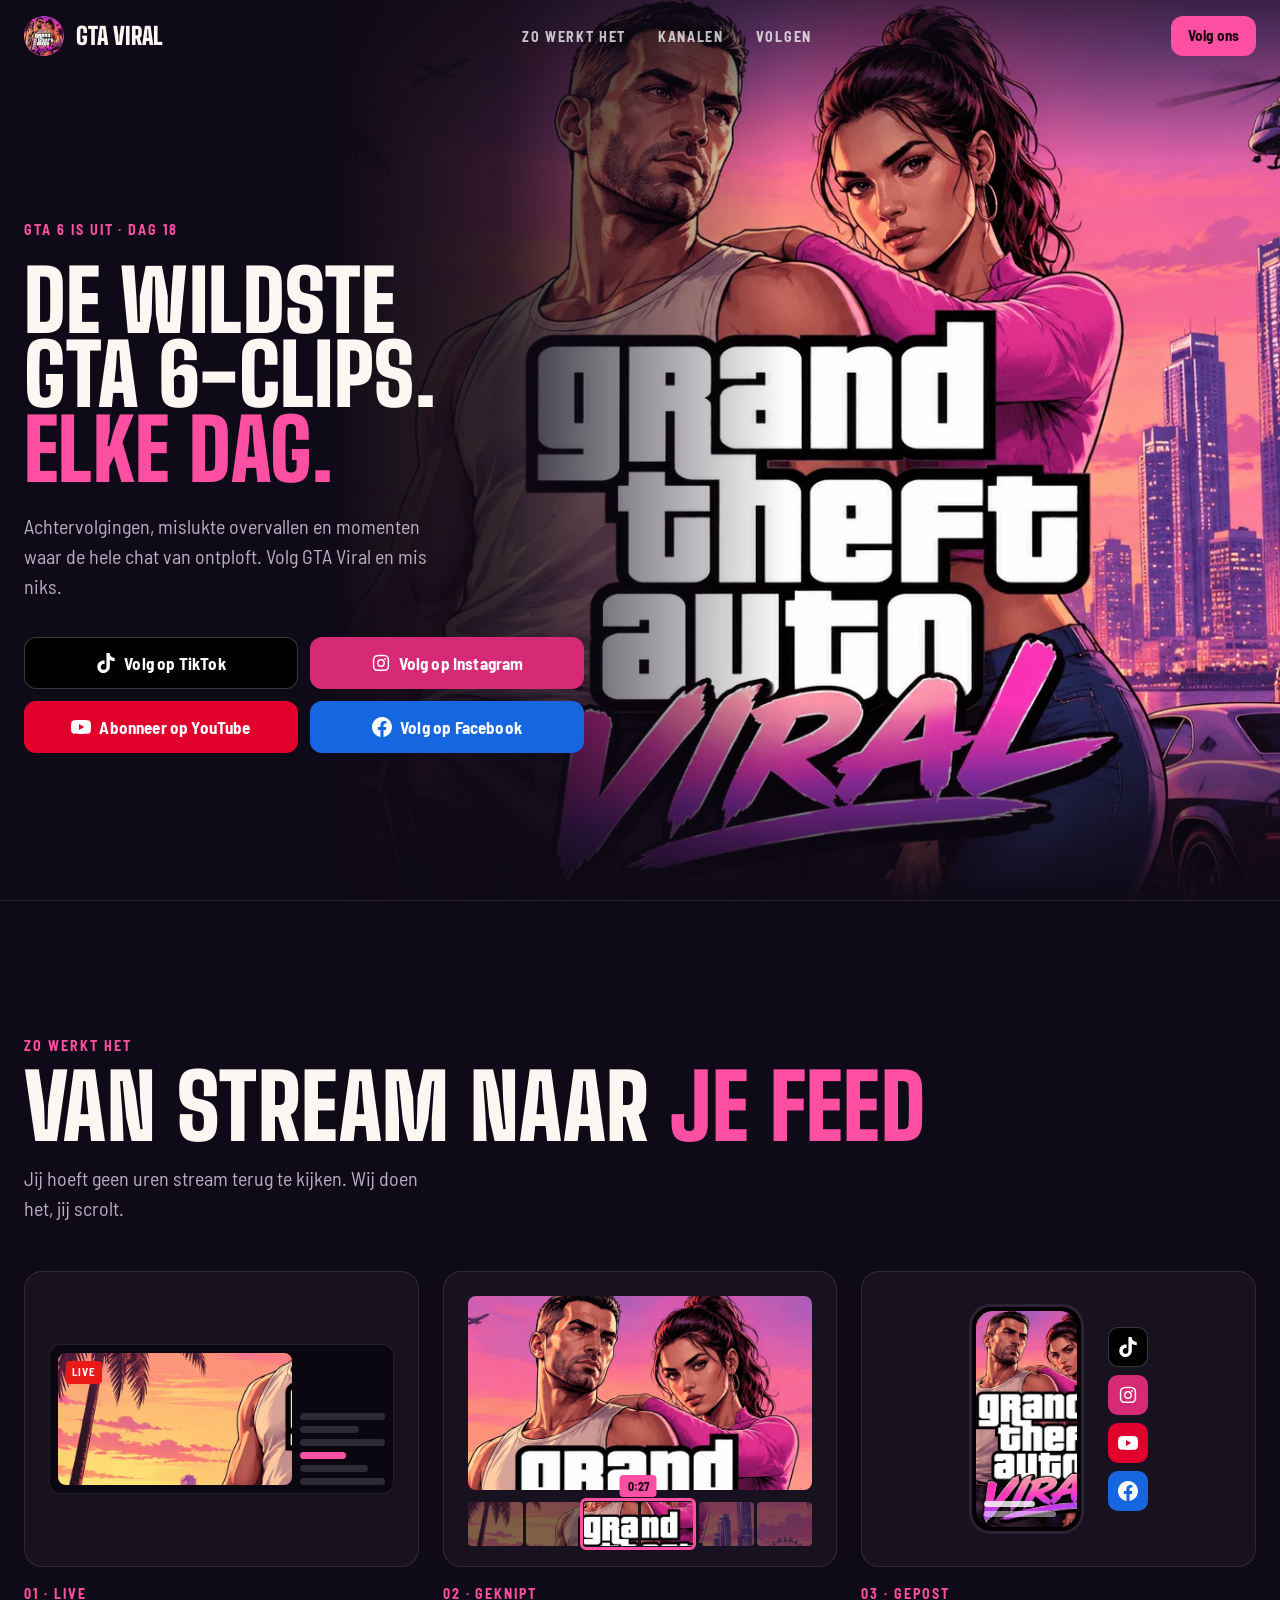
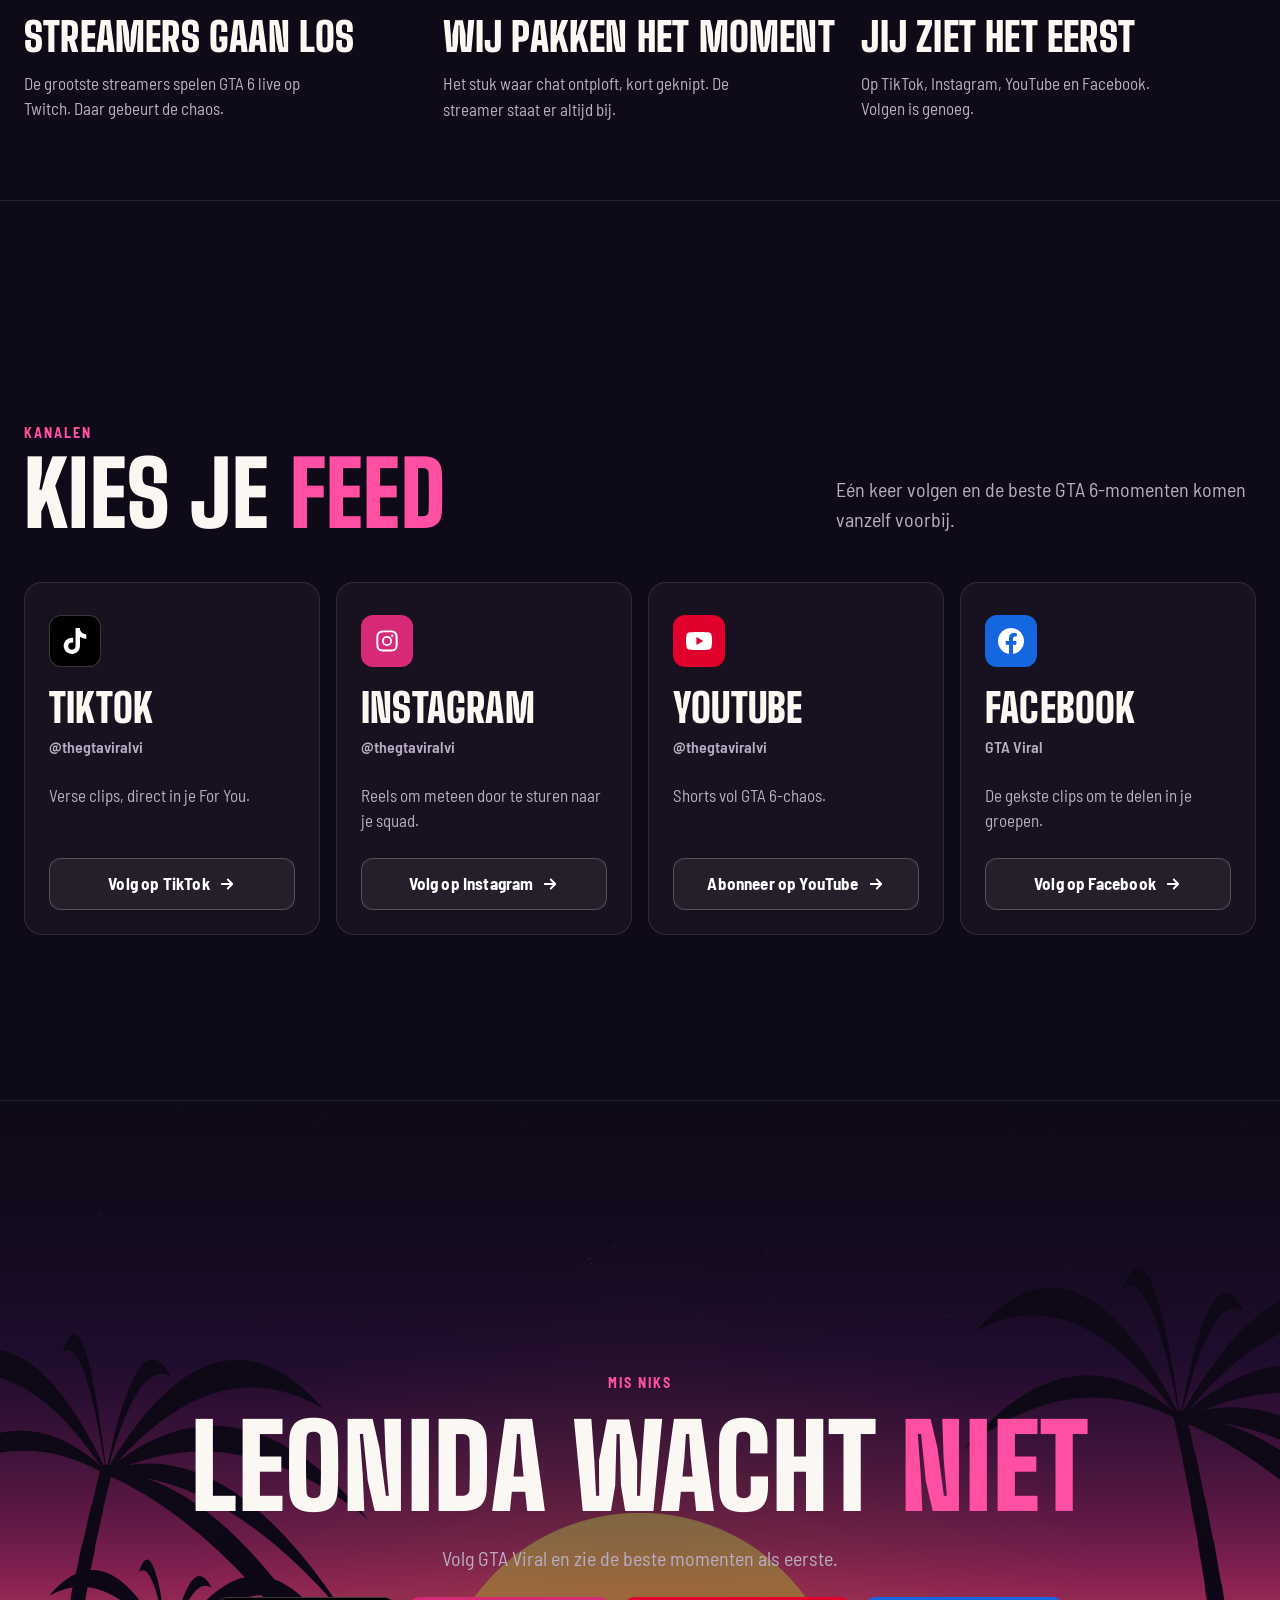
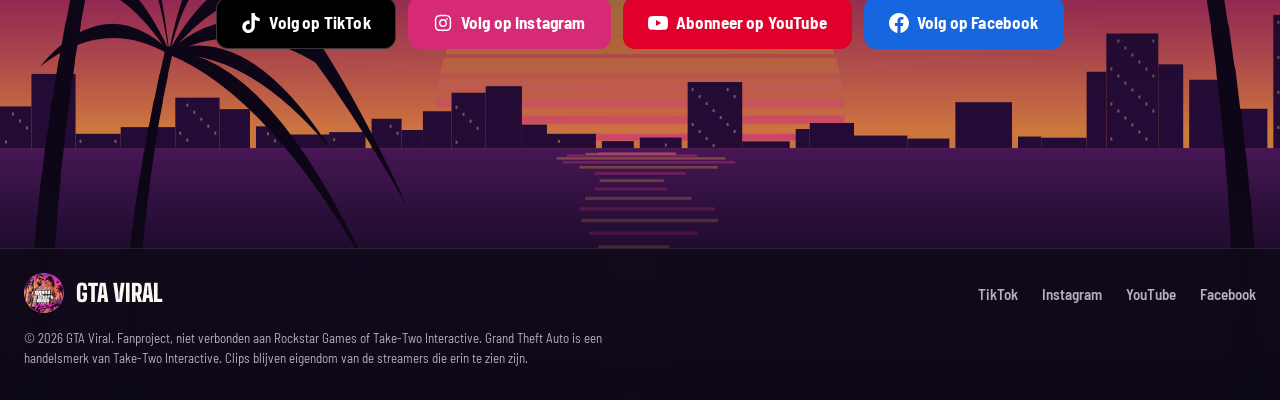
==== index.html @ 834ed9cc "add index.html" ====
<!DOCTYPE html>
<html lang="nl">
<head>
<meta charset="utf-8">
<meta name="viewport" content="width=device-width, initial-scale=1">
<title>GTA Viral | De wildste GTA 6-clips van streamers</title>
<meta name="description" content="De gekste GTA 6-momenten van streamers, elke dag nieuw. Volg GTA Viral (@thegtaviralvi) op TikTok, Instagram, YouTube en Facebook.">
<meta name="robots" content="index, follow, max-image-preview:large">
<meta name="theme-color" content="#12081f">
<!-- Vervang SITE_URL door je eigen domein zodra de site live staat -->
<link rel="canonical" href="https://SITE_URL/">
<link rel="icon" href="assets/logo.webp" type="image/webp">
<link rel="apple-touch-icon" href="assets/apple-touch-icon.png">
<meta property="og:type" content="website">
<meta property="og:locale" content="nl_NL">
<meta property="og:site_name" content="GTA Viral">
<meta property="og:title" content="GTA Viral | De wildste GTA 6-clips van streamers">
<meta property="og:description" content="De gekste GTA 6-momenten van streamers, elke dag nieuw. Volg ons op TikTok, Instagram, YouTube en Facebook.">
<meta property="og:url" content="https://SITE_URL/">
<meta property="og:image" content="https://SITE_URL/assets/og-image.jpg">
<meta property="og:image:width" content="1200">
<meta property="og:image:height" content="630">
<meta property="og:image:alt" content="GTA Viral key art bij zonsondergang">
<meta name="twitter:card" content="summary_large_image">
<meta name="twitter:title" content="GTA Viral | De wildste GTA 6-clips van streamers">
<meta name="twitter:description" content="De gekste GTA 6-momenten van streamers, elke dag nieuw.">
<meta name="twitter:image" content="https://SITE_URL/assets/og-image.jpg">
<script type="application/ld+json">
{"@context":"https://schema.org","@graph":[
 {"@type":"Organization","@id":"https://SITE_URL/#org","name":"GTA Viral","alternateName":"thegtaviralvi","url":"https://SITE_URL/","logo":"https://SITE_URL/assets/logo.webp",
  "sameAs":["https://www.tiktok.com/@thegtaviralvi","https://www.instagram.com/thegtaviralvi","https://www.youtube.com/@thegtaviralvi","https://www.facebook.com/thegtaviralvi"]},
 {"@type":"WebSite","@id":"https://SITE_URL/#website","name":"GTA Viral","url":"https://SITE_URL/","inLanguage":"nl-NL","publisher":{"@id":"https://SITE_URL/#org"}}
]}
</script>
<link rel="preconnect" href="https://fonts.googleapis.com">
<link rel="preconnect" href="https://fonts.gstatic.com" crossorigin>
<link href="https://fonts.googleapis.com/css2?family=Big+Shoulders+Display:wght@800;900&family=Barlow+Semi+Condensed:wght@400;500;600;700&display=swap" rel="stylesheet">
<link rel="preload" as="image" href="assets/banner.webp" fetchpriority="high">
<style>
/* Drie schermen: hero met key art, kanalen, afsluiter met footer.
   Eén vast donker thema. Kleur komt uit de key art; de interface zelf is vlak:
   geen verloop in tekst, geen gloed, één accentkleur. */
:root{
  --bg:#0f0a17;
  --surface:#18111f;
  --surface-2:#211829;
  --line:rgba(255,255,255,.10);
  --line-strong:rgba(255,255,255,.22);
  --text:#fbf7f2;
  --muted:#b9adc4;
  --accent:#ff4fa3;        /* roze uit het VIRAL-logo */
  --accent-ink:#1a0712;

  --tiktok:#000; --instagram:#d62976; --youtube:#e0002b; --facebook:#1666e0;

  --display:"Big Shoulders Display","Impact","Arial Narrow",sans-serif;
  --body:"Barlow Semi Condensed","Arial Narrow",system-ui,sans-serif;

  --s1:4px; --s2:8px; --s3:12px; --s4:16px; --s5:24px; --s6:32px; --s7:48px; --s8:64px; --s9:96px;
  --r:12px; --r-lg:18px;
  --nav-h:72px;
  --container:1240px;
  --ease:cubic-bezier(.2,.7,.2,1);
  color-scheme:dark;
}
*,*::before,*::after{box-sizing:border-box}
html{scroll-behavior:smooth}
body{margin:0;background:var(--bg);color:var(--text);font-family:var(--body);font-size:18px;line-height:1.5;-webkit-font-smoothing:antialiased}
img,svg,canvas{display:block;max-width:100%}
a{color:inherit}
h1,h2,h3,p{margin:0}
h1,h2,h3{font-family:var(--display);font-weight:900;text-transform:uppercase;line-height:.88;letter-spacing:.005em;text-wrap:balance}
.accent{color:var(--accent)}
:focus-visible{outline:2px solid var(--text);outline-offset:3px}
@media (prefers-reduced-motion:reduce){html{scroll-behavior:auto}*{transition:none!important}}
.container{width:min(var(--container),100% - 2*var(--s5));margin-inline:auto}
.label{font-size:14px;font-weight:700;letter-spacing:.14em;text-transform:uppercase;color:var(--accent)}
.sub{font-size:20px;color:var(--muted);max-width:42ch}

/* Schermen: op desktop één viewport per sectie */
.screen{position:relative}
@media (min-width:1024px) and (min-height:700px){
  html{scroll-snap-type:y proximity}
  .screen{min-height:100svh;scroll-snap-align:start}
}

/* ---------- Knoppen ---------- */
.btn{display:inline-flex;align-items:center;justify-content:center;gap:var(--s2);height:52px;padding:0 var(--s5);
  border-radius:var(--r);border:1px solid transparent;font:700 17px/1 var(--body);letter-spacing:.01em;
  text-decoration:none;white-space:nowrap;color:#fff;cursor:pointer;
  transition:background-color .15s var(--ease),border-color .15s var(--ease),transform .1s var(--ease)}
.btn svg{width:20px;height:20px;fill:currentColor;flex:none}
.btn:active{transform:scale(.97)}
.btn--tiktok{background:var(--tiktok);border-color:var(--line-strong)}
.btn--tiktok:hover{background:#1c1c1c}
.btn--instagram{background:var(--instagram)}
.btn--instagram:hover{background:#e73a88}
.btn--youtube{background:var(--youtube)}
.btn--youtube:hover{background:#f5133f}
.btn--facebook{background:var(--facebook)}
.btn--facebook:hover{background:#2a77ee}
.btn--accent{background:var(--accent);color:var(--accent-ink)}
.btn--accent:hover{background:#ff6cb4}
.btn--sm{height:40px;padding:0 var(--s4);font-size:15px}
.btn-row{display:flex;flex-wrap:wrap;gap:var(--s3)}
.btn-row .v{white-space:pre}

/* ---------- Navigatie: transparant over de key art, vast bij scrollen ---------- */
.nav{position:fixed;inset:0 0 auto;z-index:30;height:var(--nav-h);transition:background-color .2s,border-color .2s;border-bottom:1px solid transparent}
.nav.is-solid{background:rgba(15,10,23,.9);backdrop-filter:blur(12px);-webkit-backdrop-filter:blur(12px);border-color:var(--line)}
.nav .container{display:flex;align-items:center;justify-content:space-between;gap:var(--s5);height:100%}
.brand{display:inline-flex;align-items:center;gap:var(--s3);text-decoration:none;font-family:var(--display);font-weight:900;font-size:24px;text-transform:uppercase}
.brand img{width:40px;height:40px;border-radius:50%}
.nav-links{display:flex;gap:var(--s6);list-style:none;margin:0;padding:0}
.nav-links a{font-size:14px;font-weight:700;letter-spacing:.12em;text-transform:uppercase;text-decoration:none;color:rgba(255,255,255,.75);transition:color .15s}
.nav-links a:hover{color:#fff}
@media (max-width:720px){.nav-links{display:none}}

/* ---------- Hero ---------- */
.hero{display:flex;align-items:center;overflow:hidden;isolation:isolate;padding-top:var(--nav-h)}
.hero-art{position:absolute;inset:0 0 0 auto;width:74%;z-index:-1}
.hero-art img{width:100%;height:100%;object-fit:cover;object-position:50% 40%}
.hero-art::after{content:"";position:absolute;inset:0;
  background:linear-gradient(90deg,var(--bg) 0%,rgba(15,10,23,.85) 18%,rgba(15,10,23,0) 48%),
             linear-gradient(0deg,var(--bg) 0%,rgba(15,10,23,0) 22%),
             linear-gradient(180deg,rgba(15,10,23,.7) 0%,rgba(15,10,23,0) 18%)}
.hero-copy{display:grid;gap:var(--s5);max-width:560px;padding-block:var(--s8)}
.hero h1{font-size:clamp(60px,6.6vw,108px)}
.hero .btn-row{margin-top:var(--s3);max-width:560px}
.hero .btn-row .btn{flex:1 1 calc(50% - var(--s3))}
@media (max-width:1023px){
  .hero{flex-direction:column;align-items:stretch;padding-top:var(--nav-h)}
  .hero-art{position:relative;width:100%;inset:auto;aspect-ratio:1672/941}
  .hero-art::after{background:linear-gradient(0deg,var(--bg) 0%,rgba(15,10,23,0) 35%)}
  .hero-copy{max-width:none;padding-block:var(--s5) var(--s8)}
  .hero h1{font-size:clamp(52px,13vw,96px)}
}
@media (max-width:520px){.hero .btn-row .v{display:none}}


/* ---------- Zo werkt het ---------- */
.how{display:flex;flex-direction:column;justify-content:center;padding-block:calc(var(--nav-h) + var(--s7)) var(--s8);border-top:1px solid var(--line)}
.how-head{display:flex;flex-wrap:wrap;align-items:flex-end;justify-content:space-between;gap:var(--s4) var(--s7);margin-bottom:var(--s7)}
.how-head > div{display:grid;gap:var(--s3)}
.how h2{font-size:clamp(56px,7vw,104px)}
.steps{display:grid;grid-template-columns:repeat(3,minmax(0,1fr));gap:var(--s5);list-style:none;margin:0;padding:0}
@media (max-width:860px){.steps{grid-template-columns:1fr}}
.step{display:grid;gap:var(--s4);align-content:start}
.step-visual{position:relative;aspect-ratio:4/3;border-radius:var(--r-lg);overflow:hidden;background:var(--surface);border:1px solid var(--line);display:grid;place-items:center;padding:var(--s5)}
.step-num{font-size:14px;font-weight:700;letter-spacing:.14em;text-transform:uppercase;color:var(--accent)}
.step h3{font-size:40px}
.step p{font-size:17px;color:var(--muted);max-width:36ch}
.art{background-image:url(assets/banner.webp);background-repeat:no-repeat}
/* 1: livestream */
.player{width:100%;display:grid;grid-template-columns:1fr 26%;gap:var(--s2);background:#0b0710;border:1px solid var(--line);border-radius:var(--r);padding:var(--s2)}
.player .screen-img{aspect-ratio:16/9;border-radius:8px;background-size:300%;background-position:0% 45%;position:relative}
.live{position:absolute;top:8px;left:8px;background:#e91916;color:#fff;font-size:11px;font-weight:700;letter-spacing:.08em;padding:3px 6px;border-radius:4px}
.chat{display:grid;gap:6px;align-content:end}
.chat i{display:block;height:7px;border-radius:4px;background:rgba(255,255,255,.14)}
.chat i:nth-child(2){width:70%}.chat i:nth-child(4){width:55%;background:var(--accent)}.chat i:nth-child(5){width:80%}
/* 2: knippen */
.cut{width:100%;display:grid;gap:var(--s3)}
.cut-preview{aspect-ratio:16/9;border-radius:8px;background-size:220%;background-position:48% 4%}
.strip{position:relative;display:grid;grid-template-columns:repeat(6,1fr);gap:3px;height:44px}
.strip span{border-radius:4px;background-size:600%;opacity:.45}
.strip span:nth-child(1){background-position:0% 40%}.strip span:nth-child(2){background-position:20% 40%}.strip span:nth-child(3){background-position:40% 40%;opacity:1}
.strip span:nth-child(4){background-position:60% 40%;opacity:1}.strip span:nth-child(5){background-position:80% 40%}.strip span:nth-child(6){background-position:100% 40%}
.strip .sel{position:absolute;top:-4px;bottom:-4px;left:calc(33.3% - 2px);width:calc(33.3% + 1px);border:3px solid var(--accent);border-radius:6px}
.strip .sel b{position:absolute;top:-26px;left:50%;transform:translateX(-50%);background:var(--accent);color:var(--accent-ink);font-size:12px;font-weight:700;padding:2px 8px;border-radius:4px}
/* 3: feed */
.feed{display:flex;align-items:center;gap:var(--s5);height:100%}
.phone{height:100%;max-height:230px;aspect-ratio:9/18;border-radius:22px;border:3px solid #2c2236;background:#000;padding:4px;position:relative}
.phone .clip{width:100%;height:100%;border-radius:17px;background-size:auto 100%;background-position:44% 0}
.phone .who{position:absolute;left:12px;bottom:14px;right:12px;display:grid;gap:4px}
.phone .who i{display:block;height:6px;border-radius:3px;background:rgba(255,255,255,.8);width:60%}
.phone .who i+i{width:85%;background:rgba(255,255,255,.45)}
.feed-icons{display:grid;gap:var(--s2)}
.feed-icons span{width:40px;height:40px;border-radius:10px;display:grid;place-items:center}
.feed-icons svg{width:20px;height:20px;fill:#fff}

/* ---------- Kanalen ---------- */
.channels{display:flex;flex-direction:column;justify-content:center;padding-block:calc(var(--nav-h) + var(--s7)) var(--s8);border-top:1px solid var(--line)}
.channels-head{display:flex;flex-wrap:wrap;align-items:flex-end;justify-content:space-between;gap:var(--s4) var(--s7);margin-bottom:var(--s7)}
.channels-head > div{display:grid;gap:var(--s3)}
.channels h2{font-size:clamp(56px,7vw,104px)}
.cards{display:grid;grid-template-columns:repeat(4,minmax(0,1fr));gap:var(--s4)}
@media (max-width:1023px){.cards{grid-template-columns:repeat(2,minmax(0,1fr))}}
@media (max-width:560px){.cards{grid-template-columns:1fr}.card{padding:var(--s5);gap:var(--s4)}.card h3{font-size:32px}.card p{min-height:0}}
.card{--c:var(--accent);position:relative;display:flex;flex-direction:column;gap:var(--s5);padding:var(--s6) var(--s5) var(--s5);
  background:var(--surface);border:1px solid var(--line);border-radius:var(--r-lg);
  transition:border-color .2s var(--ease),background-color .2s var(--ease)}
.card:hover{border-color:var(--c);background:var(--surface-2)}
.card:active{transform:scale(.99)}
.card-icon{width:52px;height:52px;border-radius:var(--r);display:grid;place-items:center;background:var(--c)}
.card-icon svg{width:26px;height:26px;fill:#fff}
.card-body{display:grid;gap:var(--s2)}
.card h3{font-size:40px}
.card .handle{font-size:16px;font-weight:600;color:var(--muted)}
.card p{font-size:17px;color:var(--muted);min-height:3em}
.card .btn{margin-top:auto;background:rgba(255,255,255,.06);border-color:var(--line-strong)}
.card:hover .btn{background:var(--c);border-color:var(--c)}
.card .btn .arrow{width:18px;height:18px;fill:none;stroke:currentColor;stroke-width:2.4;transition:transform .15s var(--ease)}
.card:hover .btn .arrow{transform:translateX(3px)}
.card .btn::after{content:"";position:absolute;inset:0;border-radius:var(--r-lg)}
.card--tiktok{--c:#000}.card--tiktok .card-icon{border:1px solid var(--line-strong)}.card--tiktok:hover{border-color:#fff}.card--tiktok:hover .btn{border-color:#fff}
.card--instagram{--c:var(--instagram)}
.card--youtube{--c:var(--youtube)}
.card--facebook{--c:var(--facebook)}

/* ---------- Afsluiter + footer ---------- */
.closing{display:flex;flex-direction:column;overflow:hidden;isolation:isolate;border-top:1px solid var(--line)}
.closing canvas{position:absolute;inset:0;width:100%;height:100%;z-index:-2}
.closing::before{content:"";position:absolute;inset:0;z-index:-1;background:linear-gradient(180deg,var(--bg) 0%,rgba(15,10,23,.55) 45%,rgba(15,10,23,.2) 70%,rgba(15,10,23,.85) 100%)}
.closing-cta{flex:1;display:grid;align-content:center;justify-items:center;text-align:center;gap:var(--s5);padding-block:calc(var(--nav-h) + var(--s7)) var(--s7)}
.closing h2{font-size:clamp(64px,9vw,148px)}
.closing .btn-row{justify-content:center}
.footer{padding-block:var(--s5) var(--s6);border-top:1px solid var(--line);background:rgba(15,10,23,.75);backdrop-filter:blur(8px);-webkit-backdrop-filter:blur(8px)}
.footer-row{display:flex;flex-wrap:wrap;align-items:center;justify-content:space-between;gap:var(--s4) var(--s6)}
.footer-links{display:flex;flex-wrap:wrap;gap:var(--s5);list-style:none;margin:0;padding:0}
.footer-links a{font-size:15px;font-weight:600;color:var(--muted);text-decoration:none}
.footer-links a:hover{color:var(--text)}
.legal{margin-top:var(--s4);font-size:13px;color:var(--muted);max-width:90ch}
@media (max-width:720px){.closing .btn-row{display:grid;grid-template-columns:1fr 1fr;width:100%}.closing .btn-row .v{display:none}}

/* ---------- Mobiel: vaste socialbalk ---------- */
.sticky{display:none}
@media (max-width:720px){
  .sticky{display:flex;align-items:center;gap:var(--s2);position:fixed;left:0;right:0;bottom:0;z-index:40;
    padding:var(--s3) var(--s4) calc(var(--s3) + env(safe-area-inset-bottom));background:rgba(15,10,23,.95);
    border-top:1px solid var(--line);transform:translateY(110%);transition:transform .25s var(--ease)}
  .sticky.is-visible{transform:none}
  .sticky strong{font-family:var(--display);font-weight:900;text-transform:uppercase;font-size:20px;white-space:nowrap;margin-right:auto}
  .sticky a{width:44px;height:44px;border-radius:var(--r);display:grid;place-items:center}
  .sticky svg{width:20px;height:20px;fill:#fff}
  body{padding-bottom:76px}
}
</style>
</head>
<body>

<svg width="0" height="0" style="position:absolute" aria-hidden="true">
  <defs>
    <symbol id="i-tiktok" viewBox="0 0 24 24"><path d="M12.53.02c1.31-.02 2.61-.01 3.91-.02.08 1.53.63 3.09 1.75 4.17 1.12 1.11 2.7 1.62 4.24 1.79v4.03c-1.44-.05-2.89-.35-4.2-.97-.57-.26-1.1-.59-1.62-.93-.01 2.92.01 5.84-.02 8.75-.08 1.4-.54 2.79-1.35 3.94-1.31 1.92-3.58 3.17-5.91 3.21-1.43.08-2.86-.31-4.08-1.03-2.02-1.19-3.44-3.37-3.65-5.71-.02-.5-.03-1-.01-1.49.18-1.9 1.12-3.72 2.58-4.96 1.66-1.44 3.98-2.13 6.15-1.72.02 1.48-.04 2.96-.04 4.44-.99-.32-2.15-.23-3.02.37-.63.41-1.11 1.04-1.36 1.75-.21.51-.15 1.07-.14 1.61.24 1.64 1.82 3.02 3.5 2.87 1.12-.01 2.19-.66 2.77-1.61.19-.33.4-.67.41-1.06.1-1.79.06-3.57.07-5.36.01-4.03-.01-8.05.02-12.07z"/></symbol>
    <symbol id="i-instagram" viewBox="0 0 24 24"><path d="M12 7.3A4.7 4.7 0 1 0 12 16.7 4.7 4.7 0 0 0 12 7.3zm0 7.7a3 3 0 1 1 0-6 3 3 0 0 1 0 6zm4.9-8.98a1.1 1.1 0 1 1 0 2.2 1.1 1.1 0 0 1 0-2.2zM12 2.2c-2.66 0-3 .01-4.04.06-1.04.05-1.76.21-2.38.46a4.8 4.8 0 0 0-1.74 1.13A4.8 4.8 0 0 0 2.71 5.6c-.24.62-.41 1.34-.46 2.38C2.2 9.02 2.2 9.36 2.2 12s.01 2.98.06 4.02c.05 1.04.21 1.76.46 2.38.25.65.59 1.2 1.13 1.74.55.55 1.1.88 1.74 1.13.62.24 1.34.41 2.38.46 1.04.05 1.38.06 4.04.06s2.98-.01 4.02-.06c1.04-.05 1.76-.21 2.38-.46a4.8 4.8 0 0 0 1.74-1.13 4.8 4.8 0 0 0 1.13-1.74c.24-.62.41-1.34.46-2.38.05-1.04.06-1.38.06-4.02s-.01-2.98-.06-4.02c-.05-1.04-.21-1.76-.46-2.38a4.8 4.8 0 0 0-1.13-1.74 4.8 4.8 0 0 0-1.74-1.13c-.62-.24-1.34-.41-2.38-.46C14.98 2.21 14.64 2.2 12 2.2zm0 1.76c2.6 0 2.92.01 3.94.06.95.04 1.47.2 1.81.33.46.18.78.39 1.12.73.34.34.55.66.73 1.12.13.34.29.86.33 1.81.05 1.02.06 1.33.06 3.94s-.01 2.92-.06 3.94c-.04.95-.2 1.47-.33 1.81-.18.46-.39.78-.73 1.12-.34.34-.66.55-1.12.73-.34.13-.86.29-1.81.33-1.02.05-1.33.06-3.94.06s-2.92-.01-3.94-.06c-.95-.04-1.47-.2-1.81-.33a3 3 0 0 1-1.12-.73 3 3 0 0 1-.73-1.12c-.13-.34-.29-.86-.33-1.81C3.97 14.92 3.96 14.6 3.96 12s.01-2.92.06-3.94c.04-.95.2-1.47.33-1.81.18-.46.39-.78.73-1.12.34-.34.66-.55 1.12-.73.34-.13.86-.29 1.81-.33C9.08 3.97 9.4 3.96 12 3.96z"/></symbol>
    <symbol id="i-youtube" viewBox="0 0 24 24"><path d="M23.5 6.2a3 3 0 0 0-2.1-2.1C19.5 3.6 12 3.6 12 3.6s-7.5 0-9.4.5A3 3 0 0 0 .5 6.2 31.4 31.4 0 0 0 0 12a31.4 31.4 0 0 0 .5 5.8 3 3 0 0 0 2.1 2.1c1.9.5 9.4.5 9.4.5s7.5 0 9.4-.5a3 3 0 0 0 2.1-2.1A31.4 31.4 0 0 0 24 12a31.4 31.4 0 0 0-.5-5.8zM9.6 15.6V8.4l6.3 3.6-6.3 3.6z"/></symbol>
    <symbol id="i-facebook" viewBox="0 0 24 24"><path d="M24 12.07C24 5.4 18.63 0 12 0S0 5.4 0 12.07C0 18.1 4.39 23.1 10.13 24v-8.44H7.08v-3.49h3.05V9.41c0-3.02 1.79-4.69 4.53-4.69 1.31 0 2.68.23 2.68.23v2.97h-1.51c-1.49 0-1.96.93-1.96 1.89v2.26h3.33l-.53 3.49h-2.8V24C19.61 23.1 24 18.1 24 12.07z"/></symbol>
    <symbol id="i-arrow" viewBox="0 0 24 24"><path d="M5 12h14M13 6l6 6-6 6" stroke-linecap="round" stroke-linejoin="round"/></symbol>
  </defs>
</svg>

<nav class="nav" aria-label="Hoofdmenu">
  <div class="container">
    <a class="brand" href="#top"><img src="assets/logo.webp" alt="" width="40" height="40">GTA Viral</a>
    <ul class="nav-links">
      <li><a href="#zo-werkt-het">Zo werkt het</a></li>
      <li><a href="#kanalen">Kanalen</a></li>
      <li><a href="#volgen">Volgen</a></li>
    </ul>
    <a class="btn btn--accent btn--sm" href="#kanalen">Volg ons</a>
  </div>
</nav>

<main>
  <header class="screen hero" id="top">
    <div class="hero-art">
      <img src="assets/banner.webp" alt="GTA Viral key art: twee personages bij zonsondergang voor de skyline, met het GTA Viral-logo" width="1672" height="941" fetchpriority="high">
    </div>
    <div class="container">
      <div class="hero-copy">
        <span class="label" id="status">GTA 6 is uit</span>
        <h1>De wildste GTA&nbsp;6-clips. <span class="accent">Elke dag.</span></h1>
        <p class="sub">Achtervolgingen, mislukte overvallen en momenten waar de hele chat van ontploft. Volg GTA Viral en mis niks.</p>
        <div class="btn-row" id="hero-socials">
          <a class="btn btn--tiktok" href="https://www.tiktok.com/@thegtaviralvi" target="_blank" rel="noopener"><svg aria-hidden="true"><use href="#i-tiktok"/></svg><span><span class="v">Volg op </span>TikTok</span></a>
          <a class="btn btn--instagram" href="https://www.instagram.com/thegtaviralvi" target="_blank" rel="noopener"><svg aria-hidden="true"><use href="#i-instagram"/></svg><span><span class="v">Volg op </span>Instagram</span></a>
          <a class="btn btn--youtube" href="https://www.youtube.com/@thegtaviralvi?sub_confirmation=1" target="_blank" rel="noopener"><svg aria-hidden="true"><use href="#i-youtube"/></svg><span><span class="v">Abonneer op </span>YouTube</span></a>
          <a class="btn btn--facebook" href="https://www.facebook.com/thegtaviralvi" target="_blank" rel="noopener"><svg aria-hidden="true"><use href="#i-facebook"/></svg><span><span class="v">Volg op </span>Facebook</span></a>
        </div>
      </div>
    </div>
  </header>

  <section class="screen how" id="zo-werkt-het" aria-labelledby="how-title">
    <div class="container">
      <div class="how-head">
        <div>
          <span class="label">Zo werkt het</span>
          <h2 id="how-title">Van stream naar <span class="accent">je feed</span></h2>
        </div>
        <p class="sub">Jij hoeft geen uren stream terug te kijken. Wij doen het, jij scrolt.</p>
      </div>
      <ol class="steps">
        <li class="step">
          <div class="step-visual" aria-hidden="true">
            <div class="player">
              <div class="screen-img art"><span class="live">LIVE</span></div>
              <div class="chat"><i></i><i></i><i></i><i></i><i></i><i></i></div>
            </div>
          </div>
          <span class="step-num">01 · Live</span>
          <h3>Streamers gaan los</h3>
          <p>De grootste streamers spelen GTA 6 live op Twitch. Daar gebeurt de chaos.</p>
        </li>
        <li class="step">
          <div class="step-visual" aria-hidden="true">
            <div class="cut">
              <div class="cut-preview art"></div>
              <div class="strip"><span class="art"></span><span class="art"></span><span class="art"></span><span class="art"></span><span class="art"></span><span class="art"></span><div class="sel"><b>0:27</b></div></div>
            </div>
          </div>
          <span class="step-num">02 · Geknipt</span>
          <h3>Wij pakken het moment</h3>
          <p>Het stuk waar chat ontploft, kort geknipt. De streamer staat er altijd bij.</p>
        </li>
        <li class="step">
          <div class="step-visual" aria-hidden="true">
            <div class="feed">
              <div class="phone"><div class="clip art"></div><div class="who"><i></i><i></i></div></div>
              <div class="feed-icons">
                <span style="background:var(--tiktok);border:1px solid var(--line-strong)"><svg><use href="#i-tiktok"/></svg></span>
                <span style="background:var(--instagram)"><svg><use href="#i-instagram"/></svg></span>
                <span style="background:var(--youtube)"><svg><use href="#i-youtube"/></svg></span>
                <span style="background:var(--facebook)"><svg><use href="#i-facebook"/></svg></span>
              </div>
            </div>
          </div>
          <span class="step-num">03 · Gepost</span>
          <h3>Jij ziet het eerst</h3>
          <p>Op TikTok, Instagram, YouTube en Facebook. Volgen is genoeg.</p>
        </li>
      </ol>
    </div>
  </section>

  <section class="screen channels" id="kanalen" aria-labelledby="kanalen-title">
    <div class="container">
      <div class="channels-head">
        <div>
          <span class="label">Kanalen</span>
          <h2 id="kanalen-title">Kies je <span class="accent">feed</span></h2>
        </div>
        <p class="sub">Eén keer volgen en de beste GTA 6-momenten komen vanzelf voorbij.</p>
      </div>
      <div class="cards">
        <article class="card card--tiktok">
          <span class="card-icon"><svg aria-hidden="true"><use href="#i-tiktok"/></svg></span>
          <div class="card-body"><h3>TikTok</h3><span class="handle">@thegtaviralvi</span></div>
          <p>Verse clips, direct in je For You.</p>
          <a class="btn" href="https://www.tiktok.com/@thegtaviralvi" target="_blank" rel="noopener">Volg op TikTok<svg class="arrow" aria-hidden="true"><use href="#i-arrow"/></svg></a>
        </article>
        <article class="card card--instagram">
          <span class="card-icon"><svg aria-hidden="true"><use href="#i-instagram"/></svg></span>
          <div class="card-body"><h3>Instagram</h3><span class="handle">@thegtaviralvi</span></div>
          <p>Reels om meteen door te sturen naar je squad.</p>
          <a class="btn" href="https://www.instagram.com/thegtaviralvi" target="_blank" rel="noopener">Volg op Instagram<svg class="arrow" aria-hidden="true"><use href="#i-arrow"/></svg></a>
        </article>
        <article class="card card--youtube">
          <span class="card-icon"><svg aria-hidden="true"><use href="#i-youtube"/></svg></span>
          <div class="card-body"><h3>YouTube</h3><span class="handle">@thegtaviralvi</span></div>
          <p>Shorts vol GTA 6-chaos.</p>
          <a class="btn" href="https://www.youtube.com/@thegtaviralvi?sub_confirmation=1" target="_blank" rel="noopener">Abonneer op YouTube<svg class="arrow" aria-hidden="true"><use href="#i-arrow"/></svg></a>
        </article>
        <article class="card card--facebook">
          <span class="card-icon"><svg aria-hidden="true"><use href="#i-facebook"/></svg></span>
          <div class="card-body"><h3>Facebook</h3><span class="handle">GTA Viral</span></div>
          <p>De gekste clips om te delen in je groepen.</p>
          <a class="btn" href="https://www.facebook.com/thegtaviralvi" target="_blank" rel="noopener">Volg op Facebook<svg class="arrow" aria-hidden="true"><use href="#i-arrow"/></svg></a>
        </article>
      </div>
    </div>
  </section>

  <section class="screen closing" id="volgen" aria-labelledby="volgen-title">
    <canvas id="sunset" aria-hidden="true" data-sx=".5" data-sr=".16" data-hz=".72" data-palms="edges"></canvas>
    <div class="container closing-cta">
      <span class="label">Mis niks</span>
      <h2 id="volgen-title">Leonida wacht <span class="accent">niet</span></h2>
      <p class="sub">Volg GTA Viral en zie de beste momenten als eerste.</p>
      <div class="btn-row">
        <a class="btn btn--tiktok" href="https://www.tiktok.com/@thegtaviralvi" target="_blank" rel="noopener"><svg aria-hidden="true"><use href="#i-tiktok"/></svg><span><span class="v">Volg op </span>TikTok</span></a>
        <a class="btn btn--instagram" href="https://www.instagram.com/thegtaviralvi" target="_blank" rel="noopener"><svg aria-hidden="true"><use href="#i-instagram"/></svg><span><span class="v">Volg op </span>Instagram</span></a>
        <a class="btn btn--youtube" href="https://www.youtube.com/@thegtaviralvi?sub_confirmation=1" target="_blank" rel="noopener"><svg aria-hidden="true"><use href="#i-youtube"/></svg><span><span class="v">Abonneer op </span>YouTube</span></a>
        <a class="btn btn--facebook" href="https://www.facebook.com/thegtaviralvi" target="_blank" rel="noopener"><svg aria-hidden="true"><use href="#i-facebook"/></svg><span><span class="v">Volg op </span>Facebook</span></a>
      </div>
    </div>
    <footer class="footer">
      <div class="container">
        <div class="footer-row">
          <a class="brand" href="#top"><img src="assets/logo.webp" alt="" width="40" height="40">GTA Viral</a>
          <ul class="footer-links">
            <li><a href="https://www.tiktok.com/@thegtaviralvi" target="_blank" rel="noopener">TikTok</a></li>
            <li><a href="https://www.instagram.com/thegtaviralvi" target="_blank" rel="noopener">Instagram</a></li>
            <li><a href="https://www.youtube.com/@thegtaviralvi" target="_blank" rel="noopener">YouTube</a></li>
            <li><a href="https://www.facebook.com/thegtaviralvi" target="_blank" rel="noopener">Facebook</a></li>
          </ul>
        </div>
        <p class="legal">© <span id="year">2026</span> GTA Viral. Fanproject, niet verbonden aan Rockstar Games of Take-Two Interactive. Grand Theft Auto is een handelsmerk van Take-Two Interactive. Clips blijven eigendom van de streamers die erin te zien zijn.</p>
      </div>
    </footer>
  </section>
</main>

<div class="sticky" aria-label="Volg GTA Viral">
  <strong>Volg GTA Viral</strong>
  <a href="https://www.tiktok.com/@thegtaviralvi" target="_blank" rel="noopener" aria-label="TikTok" style="background:var(--tiktok);border:1px solid var(--line-strong)"><svg><use href="#i-tiktok"/></svg></a>
  <a href="https://www.instagram.com/thegtaviralvi" target="_blank" rel="noopener" aria-label="Instagram" style="background:var(--instagram)"><svg><use href="#i-instagram"/></svg></a>
  <a href="https://www.youtube.com/@thegtaviralvi?sub_confirmation=1" target="_blank" rel="noopener" aria-label="YouTube" style="background:var(--youtube)"><svg><use href="#i-youtube"/></svg></a>
  <a href="https://www.facebook.com/thegtaviralvi" target="_blank" rel="noopener" aria-label="Facebook" style="background:var(--facebook)"><svg><use href="#i-facebook"/></svg></a>
</div>

<script>
(function(){
  var st=document.getElementById('status');
  if(st){var r=new Date(2026,10,19),n=new Date(),d=Math.floor((new Date(n.getFullYear(),n.getMonth(),n.getDate())-r)/864e5);
    st.textContent=d<0?'Nog '+(-d)+' dagen tot GTA 6':'GTA 6 is uit · dag '+(d+1);}
  var y=document.getElementById('year'); if(y) y.textContent=new Date().getFullYear();
  var nav=document.querySelector('.nav');
  function onScroll(){nav.classList.toggle('is-solid',window.scrollY>20);}
  onScroll(); window.addEventListener('scroll',onScroll,{passive:true});
  if(!('IntersectionObserver' in window)) return;
  var bar=document.querySelector('.sticky'), heroBtns=document.getElementById('hero-socials');
  if(bar&&heroBtns) new IntersectionObserver(function(e){bar.classList.toggle('is-visible',!e[0].isIntersecting);}).observe(heroBtns);
})();
/* Hero: zonsondergang op canvas */
(function(){
  var c=document.getElementById('sunset'); if(!c||!c.getContext) return;
  var ctx=c.getContext('2d'), w=0, h=0, skyline=[];
  var reduce=window.matchMedia&&matchMedia('(prefers-reduced-motion: reduce)').matches;
  function rnd(seed){return function(){seed=(seed*16807)%2147483647;return (seed-1)/2147483646;};}
  function resize(){
    var r=c.getBoundingClientRect(), dpr=Math.min(window.devicePixelRatio||1,2);
    w=r.width; h=r.height; c.width=w*dpr; c.height=h*dpr; ctx.setTransform(dpr,0,0,dpr,0,0);
    var g=rnd(7), x=-20; skyline=[];
    while(x<w+40){var bw=14+g()*44, bh=10+g()*g()*120; skyline.push([x,bw,bh,g()]); x+=bw+(g()<.3?6:0);}
  }
  function palm(bx,by,ht,lean,sway){
    var tx=bx+lean+sway, ty=by-ht;
    ctx.strokeStyle=ctx.fillStyle='#0c0416'; ctx.lineCap='round';
    for(var i=0;i<14;i++){var t=i/14,t2=(i+1)/14;ctx.lineWidth=Math.max(4,ht*0.045*(1-t*.55));ctx.beginPath();
      ctx.moveTo(bx+(lean+sway)*t*t,by-ht*t);ctx.lineTo(bx+(lean+sway)*t2*t2,by-ht*t2);ctx.stroke();}
    var A=[-2.7,-2.2,-1.75,-1.3,-.85,-.4,.05,.45];
    for(var j=0;j<A.length;j++){var a=A[j]+sway*.004,len=ht*(.4+((j*37)%10)/40);
      var ex=tx+Math.cos(a)*len, ey=ty+Math.sin(a)*len+len*.55, mx=tx+Math.cos(a)*len*.5, my=ty+Math.sin(a)*len*.5-len*.12;
      ctx.beginPath();ctx.moveTo(tx,ty);ctx.quadraticCurveTo(mx,my-len*.08,ex,ey);ctx.quadraticCurveTo(mx,my+len*.1,tx,ty+4);ctx.fill();}
  }
  function draw(ms){
    var t=(ms||0)/1000, wide=w>=1024, cfg=c.dataset, hz=h*parseFloat(cfg.hz||.66);
    var sky=ctx.createLinearGradient(0,0,0,hz);
    sky.addColorStop(0,'#14072a');sky.addColorStop(.4,'#4a1366');sky.addColorStop(.75,'#e8347f');sky.addColorStop(1,'#ffa040');
    ctx.fillStyle=sky;ctx.fillRect(0,0,w,hz);
    var sr=rnd(3);ctx.fillStyle='#fff3e6';
    for(var s=0;s<60;s++){var sx=sr()*w,sy=sr()*hz*.35;ctx.globalAlpha=.2+.45*(reduce?1:(.5+.5*Math.sin(t*2+s)));ctx.fillRect(sx,sy,1.4,1.4);}ctx.globalAlpha=1;
    var cx=wide?w*parseFloat(cfg.sx||.74):w*.5, R=wide?Math.min(w*parseFloat(cfg.sr||.2),h*.36):Math.min(w*.42,h*.26);
    ctx.save();ctx.beginPath();ctx.arc(cx,hz-R*.15,R,0,Math.PI*2);ctx.clip();
    var sg=ctx.createLinearGradient(0,hz-R*1.15,0,hz);sg.addColorStop(0,'#ffe27a');sg.addColorStop(.55,'#ffa040');sg.addColorStop(1,'#ff3e9a');ctx.fillStyle=sg;
    var y=hz-R*1.15, mid=hz-R*.55;ctx.fillRect(cx-R,y,R*2,mid-y);y=mid;var band=R*.09,gap=R*.02;
    while(y<hz){ctx.fillRect(cx-R,y,R*2,band);y+=band+gap;band*=.82;gap*=1.25;}
    ctx.restore();
    var gl=ctx.createRadialGradient(cx,hz,R*.2,cx,hz,R*2.4);gl.addColorStop(0,'rgba(255,120,90,.35)');gl.addColorStop(1,'rgba(255,120,90,0)');ctx.fillStyle=gl;ctx.fillRect(0,0,w,h);
    for(var b=0;b<skyline.length;b++){var k=skyline[b],bh=k[2]*(.6+Math.abs(k[0]-cx)/w*.9);ctx.fillStyle='#2a0c3f';ctx.fillRect(k[0],hz-bh,k[1],bh);
      if(k[3]>.55){ctx.fillStyle='rgba(255,210,140,.5)';for(var wy=hz-bh+6;wy<hz-4;wy+=7)for(var wx=k[0]+4;wx<k[0]+k[1]-4;wx+=7)if(((wx*13+wy*7)|0)%5===0)ctx.fillRect(wx,wy,2,3);}}
    var sea=ctx.createLinearGradient(0,hz,0,h);sea.addColorStop(0,'#5a1a6a');sea.addColorStop(.45,'#2a0d40');sea.addColorStop(1,'#12081f');ctx.fillStyle=sea;ctx.fillRect(0,hz,w,h-hz);
    for(var r=0;r<24;r++){var ry=hz+4+r*r*.55;if(ry>h)break;var sp=R*(.95-r*.025)*(.7+.3*Math.sin(t*1.6+r*.9)),off=reduce?0:Math.sin(t*1.2+r)*10;
      ctx.fillStyle=r%2?'rgba(255,170,80,'+(.55-r*.018)+')':'rgba(255,62,154,'+(.5-r*.017)+')';ctx.fillRect(cx-sp/2+off,ry,sp,2+r*.12);}
    var sw=reduce?0:Math.sin(t*.8)*5, ph=Math.min(h,w*.9);
    if(cfg.palms==='edges'){palm(w*.03,h+10,ph*.6,w*.05,sw);palm(w*.975,h+10,ph*.66,-w*.05,-sw);if(wide)palm(w*.1,h+10,ph*.4,w*.03,sw*.7);}
    else{palm(w*.985,h+10,ph*.62,-w*.05,-sw);if(wide) palm(w*.47,h+10,ph*.42,w*.03,sw*.7);}
  }
  var raf;function loop(ts){draw(ts);raf=requestAnimationFrame(loop);}
  resize(); if(reduce) draw(0); else raf=requestAnimationFrame(loop);
  window.addEventListener('resize',function(){resize();if(reduce)draw(0);});
  document.addEventListener('visibilitychange',function(){if(reduce)return;if(document.hidden)cancelAnimationFrame(raf);else raf=requestAnimationFrame(loop);});
})();
</script>
</body>
</html>
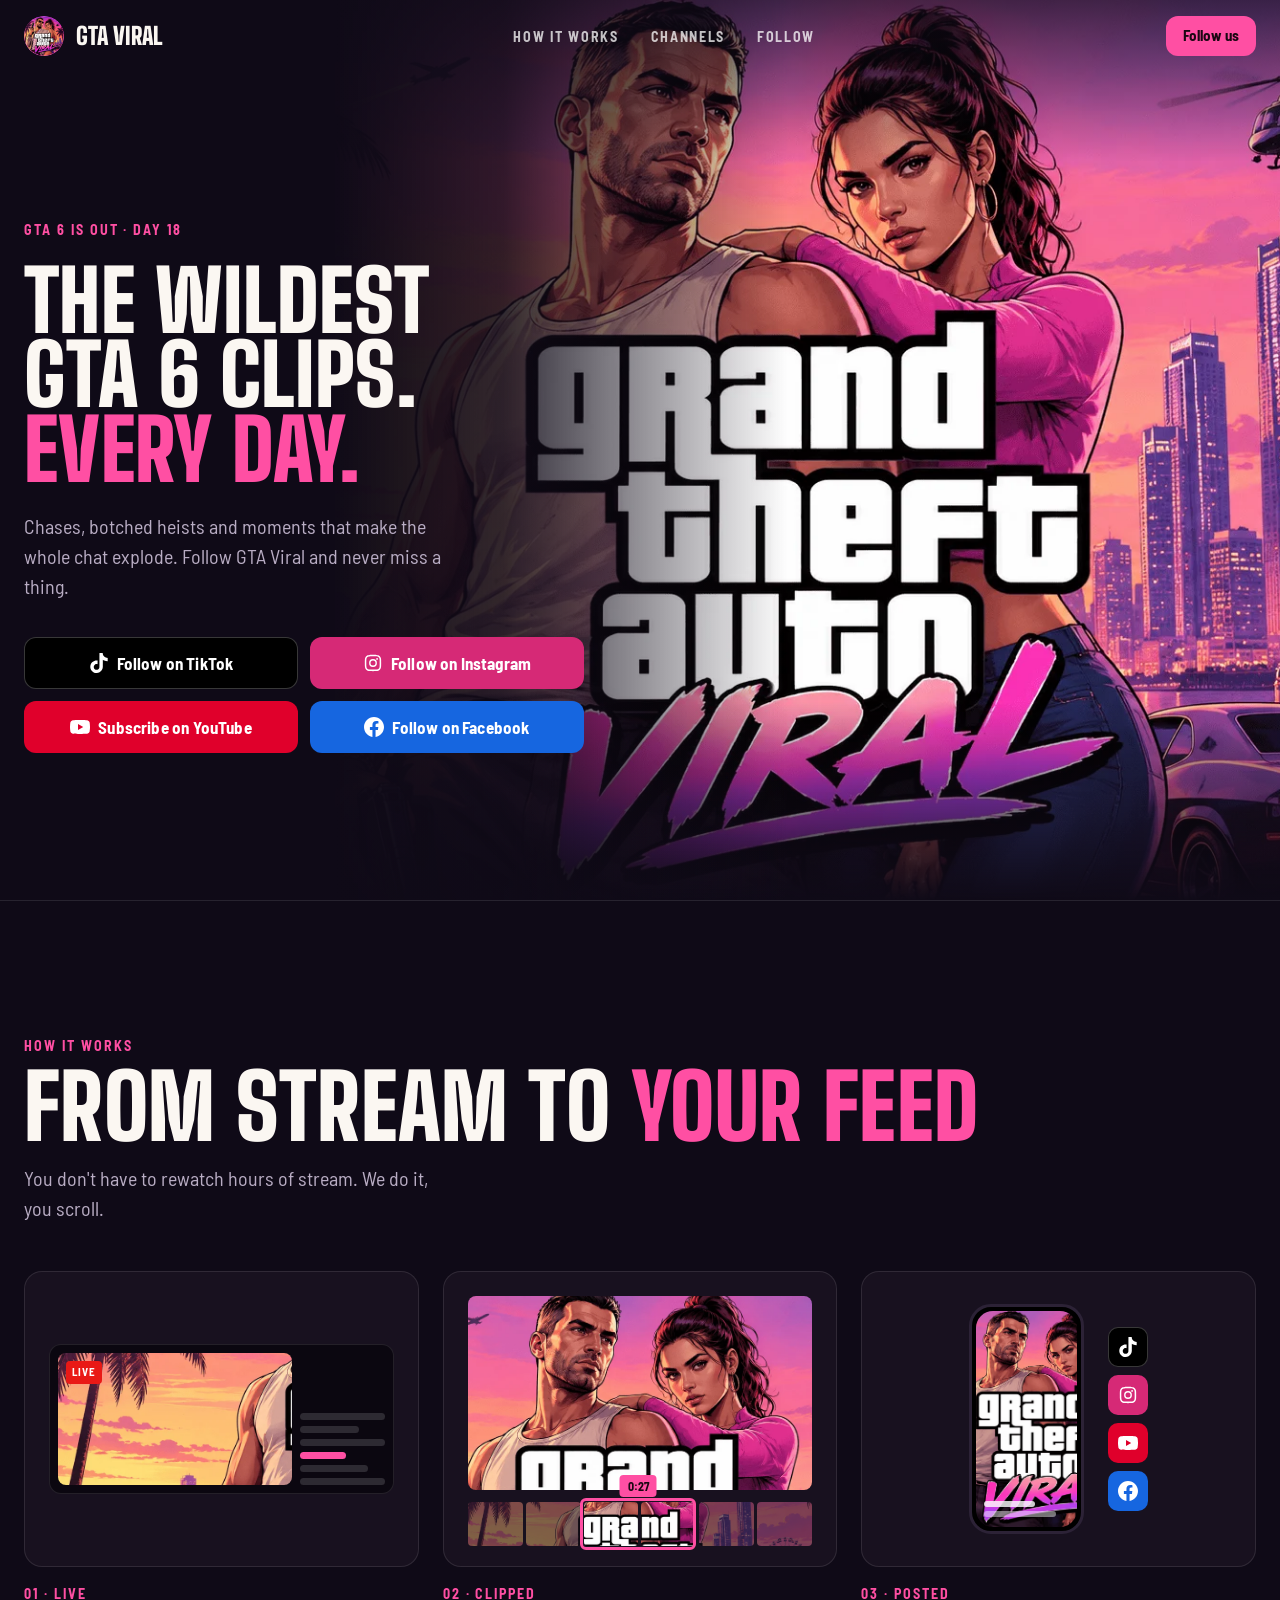
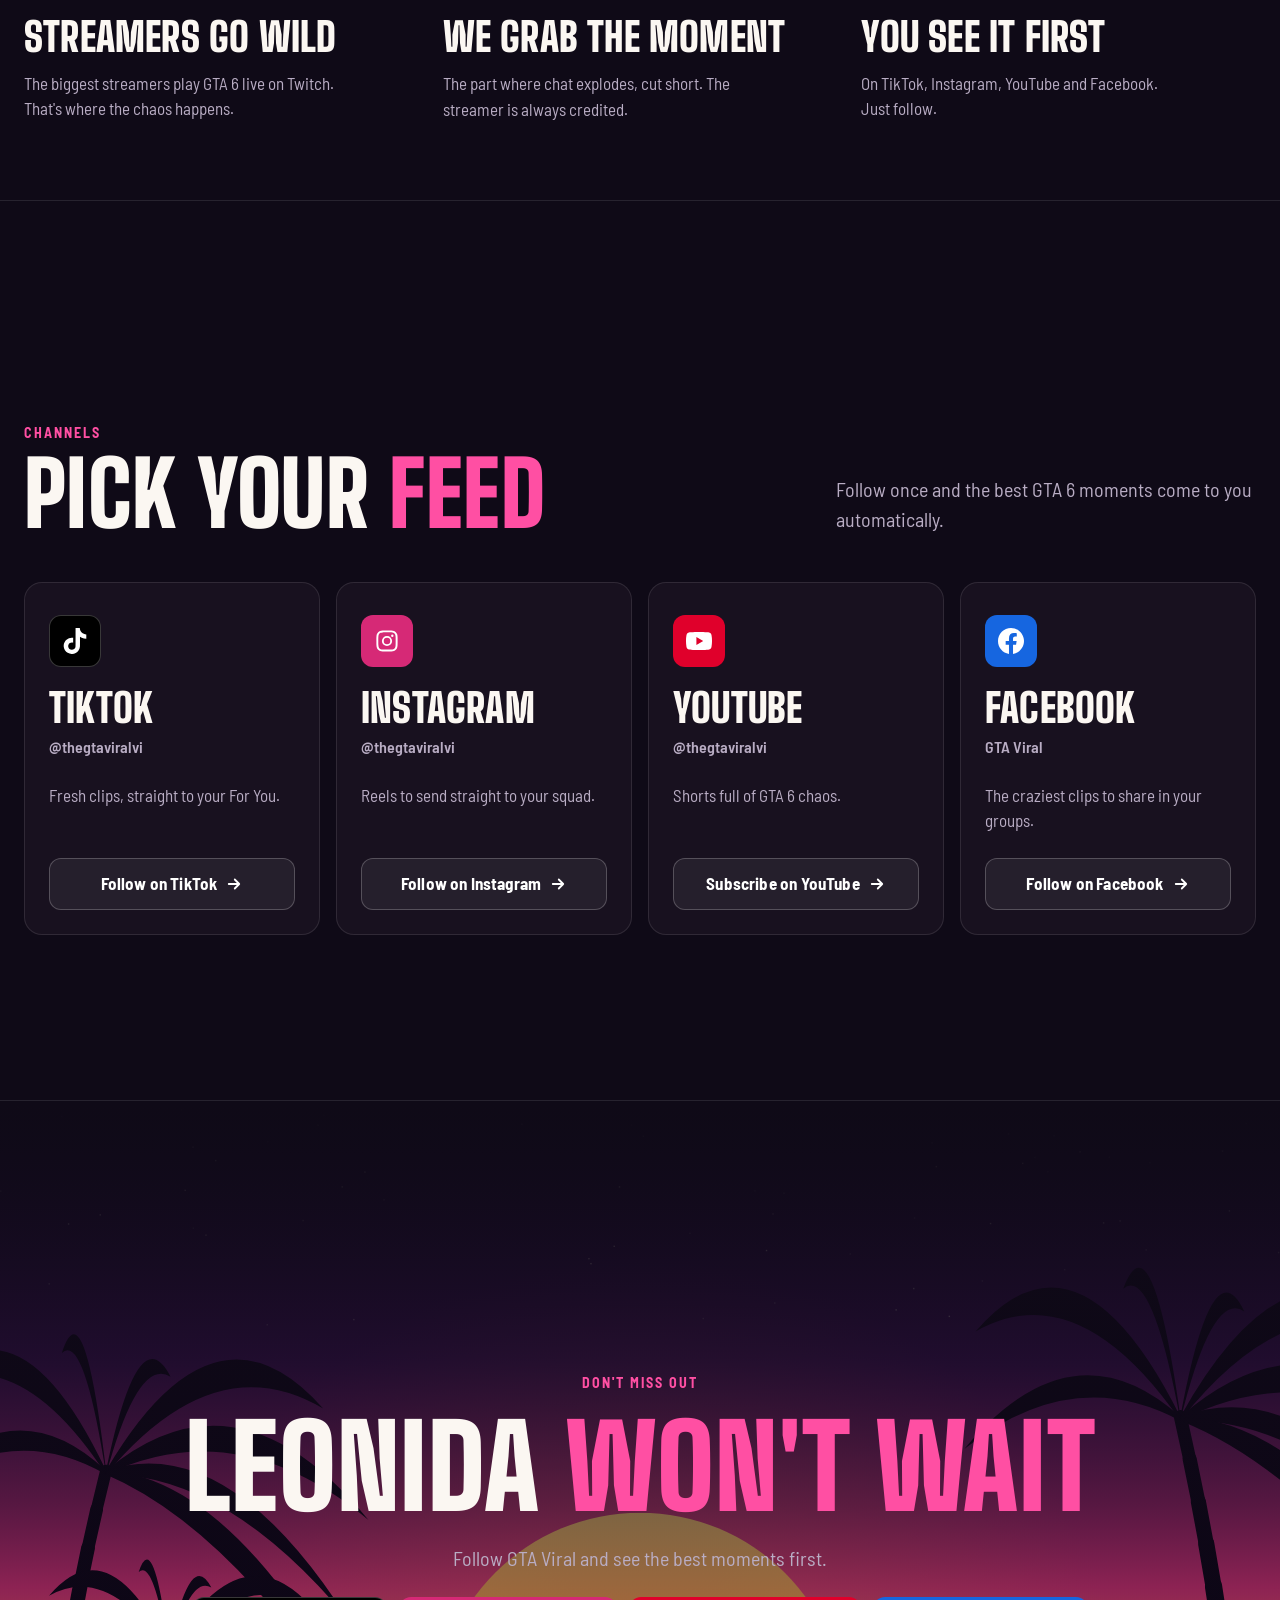
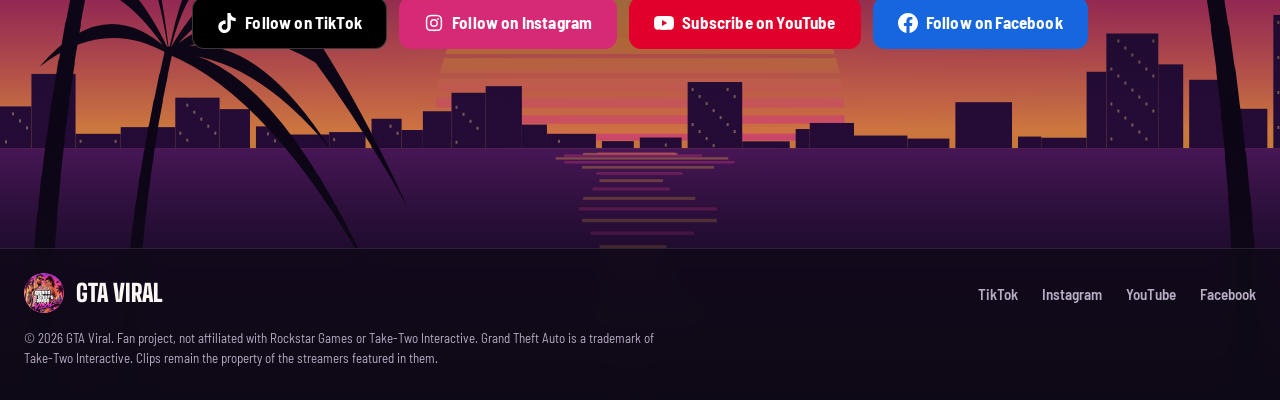
==== commit cc628a7e: "translate to english" ====
--- a/index.html
+++ b/index.html
@@ -1,35 +1,35 @@
 <!DOCTYPE html>
-<html lang="nl">
+<html lang="en">
 <head>
 <meta charset="utf-8">
 <meta name="viewport" content="width=device-width, initial-scale=1">
-<title>GTA Viral | De wildste GTA 6-clips van streamers</title>
-<meta name="description" content="De gekste GTA 6-momenten van streamers, elke dag nieuw. Volg GTA Viral (@thegtaviralvi) op TikTok, Instagram, YouTube en Facebook.">
+<title>GTA Viral | The wildest GTA 6 clips from streamers</title>
+<meta name="description" content="The craziest GTA 6 moments from streamers, new every day. Follow GTA Viral (@thegtaviralvi) on TikTok, Instagram, YouTube and Facebook.">
 <meta name="robots" content="index, follow, max-image-preview:large">
 <meta name="theme-color" content="#12081f">
-<!-- Vervang SITE_URL door je eigen domein zodra de site live staat -->
-<link rel="canonical" href="https://SITE_URL/">
+<link rel="canonical" href="https://gtaviral.com/">
+<link rel="icon" href="/favicon.png" type="image/png" sizes="48x48">
 <link rel="icon" href="assets/logo.webp" type="image/webp">
 <link rel="apple-touch-icon" href="assets/apple-touch-icon.png">
 <meta property="og:type" content="website">
-<meta property="og:locale" content="nl_NL">
+<meta property="og:locale" content="en_US">
 <meta property="og:site_name" content="GTA Viral">
-<meta property="og:title" content="GTA Viral | De wildste GTA 6-clips van streamers">
-<meta property="og:description" content="De gekste GTA 6-momenten van streamers, elke dag nieuw. Volg ons op TikTok, Instagram, YouTube en Facebook.">
-<meta property="og:url" content="https://SITE_URL/">
-<meta property="og:image" content="https://SITE_URL/assets/og-image.jpg">
+<meta property="og:title" content="GTA Viral | The wildest GTA 6 clips from streamers">
+<meta property="og:description" content="The craziest GTA 6 moments from streamers, new every day. Follow us on TikTok, Instagram, YouTube and Facebook.">
+<meta property="og:url" content="https://gtaviral.com/">
+<meta property="og:image" content="https://gtaviral.com/assets/og-image.jpg">
 <meta property="og:image:width" content="1200">
 <meta property="og:image:height" content="630">
-<meta property="og:image:alt" content="GTA Viral key art bij zonsondergang">
+<meta property="og:image:alt" content="GTA Viral key art at sunset">
 <meta name="twitter:card" content="summary_large_image">
-<meta name="twitter:title" content="GTA Viral | De wildste GTA 6-clips van streamers">
-<meta name="twitter:description" content="De gekste GTA 6-momenten van streamers, elke dag nieuw.">
-<meta name="twitter:image" content="https://SITE_URL/assets/og-image.jpg">
+<meta name="twitter:title" content="GTA Viral | The wildest GTA 6 clips from streamers">
+<meta name="twitter:description" content="The craziest GTA 6 moments from streamers, new every day.">
+<meta name="twitter:image" content="https://gtaviral.com/assets/og-image.jpg">
 <script type="application/ld+json">
 {"@context":"https://schema.org","@graph":[
- {"@type":"Organization","@id":"https://SITE_URL/#org","name":"GTA Viral","alternateName":"thegtaviralvi","url":"https://SITE_URL/","logo":"https://SITE_URL/assets/logo.webp",
+ {"@type":"Organization","@id":"https://gtaviral.com/#org","name":"GTA Viral","alternateName":"thegtaviralvi","url":"https://gtaviral.com/","logo":"https://gtaviral.com/assets/logo.webp",
   "sameAs":["https://www.tiktok.com/@thegtaviralvi","https://www.instagram.com/thegtaviralvi","https://www.youtube.com/@thegtaviralvi","https://www.facebook.com/thegtaviralvi"]},
- {"@type":"WebSite","@id":"https://SITE_URL/#website","name":"GTA Viral","url":"https://SITE_URL/","inLanguage":"nl-NL","publisher":{"@id":"https://SITE_URL/#org"}}
+ {"@type":"WebSite","@id":"https://gtaviral.com/#website","name":"GTA Viral","url":"https://gtaviral.com/","inLanguage":"en-US","publisher":{"@id":"https://gtaviral.com/#org"}}
 ]}
 </script>
 <link rel="preconnect" href="https://fonts.googleapis.com">
@@ -37,9 +37,9 @@
 <link href="https://fonts.googleapis.com/css2?family=Big+Shoulders+Display:wght@800;900&family=Barlow+Semi+Condensed:wght@400;500;600;700&display=swap" rel="stylesheet">
 <link rel="preload" as="image" href="assets/banner.webp" fetchpriority="high">
 <style>
-/* Drie schermen: hero met key art, kanalen, afsluiter met footer.
-   Eén vast donker thema. Kleur komt uit de key art; de interface zelf is vlak:
-   geen verloop in tekst, geen gloed, één accentkleur. */
+/* Three screens: hero with key art, channels, closer with footer.
+   One fixed dark theme. Color comes from the key art; the interface itself is flat:
+   no gradient text, no glow, one accent color. */
 :root{
   --bg:#0f0a17;
   --surface:#18111f;
@@ -48,7 +48,7 @@
   --line-strong:rgba(255,255,255,.22);
   --text:#fbf7f2;
   --muted:#b9adc4;
-  --accent:#ff4fa3;        /* roze uit het VIRAL-logo */
+  --accent:#ff4fa3;        /* pink from the VIRAL logo */
   --accent-ink:#1a0712;
 
   --tiktok:#000; --instagram:#d62976; --youtube:#e0002b; --facebook:#1666e0;
@@ -77,14 +77,14 @@
 .label{font-size:14px;font-weight:700;letter-spacing:.14em;text-transform:uppercase;color:var(--accent)}
 .sub{font-size:20px;color:var(--muted);max-width:42ch}
 
-/* Schermen: op desktop één viewport per sectie */
+/* Screens: on desktop one viewport per section */
 .screen{position:relative}
 @media (min-width:1024px) and (min-height:700px){
   html{scroll-snap-type:y proximity}
   .screen{min-height:100svh;scroll-snap-align:start}
 }
 
-/* ---------- Knoppen ---------- */
+/* ---------- Buttons ---------- */
 .btn{display:inline-flex;align-items:center;justify-content:center;gap:var(--s2);height:52px;padding:0 var(--s5);
   border-radius:var(--r);border:1px solid transparent;font:700 17px/1 var(--body);letter-spacing:.01em;
   text-decoration:none;white-space:nowrap;color:#fff;cursor:pointer;
@@ -105,7 +105,7 @@
 .btn-row{display:flex;flex-wrap:wrap;gap:var(--s3)}
 .btn-row .v{white-space:pre}
 
-/* ---------- Navigatie: transparant over de key art, vast bij scrollen ---------- */
+/* ---------- Navigation: transparent over the key art, fixed on scroll ---------- */
 .nav{position:fixed;inset:0 0 auto;z-index:30;height:var(--nav-h);transition:background-color .2s,border-color .2s;border-bottom:1px solid transparent}
 .nav.is-solid{background:rgba(15,10,23,.9);backdrop-filter:blur(12px);-webkit-backdrop-filter:blur(12px);border-color:var(--line)}
 .nav .container{display:flex;align-items:center;justify-content:space-between;gap:var(--s5);height:100%}
@@ -138,7 +138,7 @@
 @media (max-width:520px){.hero .btn-row .v{display:none}}
 
 
-/* ---------- Zo werkt het ---------- */
+/* ---------- How it works ---------- */
 .how{display:flex;flex-direction:column;justify-content:center;padding-block:calc(var(--nav-h) + var(--s7)) var(--s8);border-top:1px solid var(--line)}
 .how-head{display:flex;flex-wrap:wrap;align-items:flex-end;justify-content:space-between;gap:var(--s4) var(--s7);margin-bottom:var(--s7)}
 .how-head > div{display:grid;gap:var(--s3)}
@@ -158,7 +158,7 @@
 .chat{display:grid;gap:6px;align-content:end}
 .chat i{display:block;height:7px;border-radius:4px;background:rgba(255,255,255,.14)}
 .chat i:nth-child(2){width:70%}.chat i:nth-child(4){width:55%;background:var(--accent)}.chat i:nth-child(5){width:80%}
-/* 2: knippen */
+/* 2: cutting */
 .cut{width:100%;display:grid;gap:var(--s3)}
 .cut-preview{aspect-ratio:16/9;border-radius:8px;background-size:220%;background-position:48% 4%}
 .strip{position:relative;display:grid;grid-template-columns:repeat(6,1fr);gap:3px;height:44px}
@@ -178,7 +178,7 @@
 .feed-icons span{width:40px;height:40px;border-radius:10px;display:grid;place-items:center}
 .feed-icons svg{width:20px;height:20px;fill:#fff}
 
-/* ---------- Kanalen ---------- */
+/* ---------- Channels ---------- */
 .channels{display:flex;flex-direction:column;justify-content:center;padding-block:calc(var(--nav-h) + var(--s7)) var(--s8);border-top:1px solid var(--line)}
 .channels-head{display:flex;flex-wrap:wrap;align-items:flex-end;justify-content:space-between;gap:var(--s4) var(--s7);margin-bottom:var(--s7)}
 .channels-head > div{display:grid;gap:var(--s3)}
@@ -207,7 +207,7 @@
 .card--youtube{--c:var(--youtube)}
 .card--facebook{--c:var(--facebook)}
 
-/* ---------- Afsluiter + footer ---------- */
+/* ---------- Closer + footer ---------- */
 .closing{display:flex;flex-direction:column;overflow:hidden;isolation:isolate;border-top:1px solid var(--line)}
 .closing canvas{position:absolute;inset:0;width:100%;height:100%;z-index:-2}
 .closing::before{content:"";position:absolute;inset:0;z-index:-1;background:linear-gradient(180deg,var(--bg) 0%,rgba(15,10,23,.55) 45%,rgba(15,10,23,.2) 70%,rgba(15,10,23,.85) 100%)}
@@ -222,7 +222,7 @@
 .legal{margin-top:var(--s4);font-size:13px;color:var(--muted);max-width:90ch}
 @media (max-width:720px){.closing .btn-row{display:grid;grid-template-columns:1fr 1fr;width:100%}.closing .btn-row .v{display:none}}
 
-/* ---------- Mobiel: vaste socialbalk ---------- */
+/* ---------- Mobile: sticky social bar ---------- */
 .sticky{display:none}
 @media (max-width:720px){
   .sticky{display:flex;align-items:center;gap:var(--s2);position:fixed;left:0;right:0;bottom:0;z-index:40;
@@ -248,46 +248,46 @@
   </defs>
 </svg>
 
-<nav class="nav" aria-label="Hoofdmenu">
+<nav class="nav" aria-label="Main menu">
   <div class="container">
     <a class="brand" href="#top"><img src="assets/logo.webp" alt="" width="40" height="40">GTA Viral</a>
     <ul class="nav-links">
-      <li><a href="#zo-werkt-het">Zo werkt het</a></li>
-      <li><a href="#kanalen">Kanalen</a></li>
-      <li><a href="#volgen">Volgen</a></li>
+      <li><a href="#how-it-works">How it works</a></li>
+      <li><a href="#channels">Channels</a></li>
+      <li><a href="#follow">Follow</a></li>
     </ul>
-    <a class="btn btn--accent btn--sm" href="#kanalen">Volg ons</a>
+    <a class="btn btn--accent btn--sm" href="#channels">Follow us</a>
   </div>
 </nav>
 
 <main>
   <header class="screen hero" id="top">
     <div class="hero-art">
-      <img src="assets/banner.webp" alt="GTA Viral key art: twee personages bij zonsondergang voor de skyline, met het GTA Viral-logo" width="1672" height="941" fetchpriority="high">
+      <img src="assets/banner.webp" alt="GTA Viral key art: two characters at sunset in front of the skyline, with the GTA Viral logo" width="1672" height="941" fetchpriority="high">
     </div>
     <div class="container">
       <div class="hero-copy">
-        <span class="label" id="status">GTA 6 is uit</span>
-        <h1>De wildste GTA&nbsp;6-clips. <span class="accent">Elke dag.</span></h1>
-        <p class="sub">Achtervolgingen, mislukte overvallen en momenten waar de hele chat van ontploft. Volg GTA Viral en mis niks.</p>
+        <span class="label" id="status">GTA 6 is out</span>
+        <h1>The wildest GTA&nbsp;6 clips. <span class="accent">Every day.</span></h1>
+        <p class="sub">Chases, botched heists and moments that make the whole chat explode. Follow GTA Viral and never miss a thing.</p>
         <div class="btn-row" id="hero-socials">
-          <a class="btn btn--tiktok" href="https://www.tiktok.com/@thegtaviralvi" target="_blank" rel="noopener"><svg aria-hidden="true"><use href="#i-tiktok"/></svg><span><span class="v">Volg op </span>TikTok</span></a>
-          <a class="btn btn--instagram" href="https://www.instagram.com/thegtaviralvi" target="_blank" rel="noopener"><svg aria-hidden="true"><use href="#i-instagram"/></svg><span><span class="v">Volg op </span>Instagram</span></a>
-          <a class="btn btn--youtube" href="https://www.youtube.com/@thegtaviralvi?sub_confirmation=1" target="_blank" rel="noopener"><svg aria-hidden="true"><use href="#i-youtube"/></svg><span><span class="v">Abonneer op </span>YouTube</span></a>
-          <a class="btn btn--facebook" href="https://www.facebook.com/thegtaviralvi" target="_blank" rel="noopener"><svg aria-hidden="true"><use href="#i-facebook"/></svg><span><span class="v">Volg op </span>Facebook</span></a>
+          <a class="btn btn--tiktok" href="https://www.tiktok.com/@thegtaviralvi" target="_blank" rel="noopener"><svg aria-hidden="true"><use href="#i-tiktok"/></svg><span><span class="v">Follow on </span>TikTok</span></a>
+          <a class="btn btn--instagram" href="https://www.instagram.com/thegtaviralvi" target="_blank" rel="noopener"><svg aria-hidden="true"><use href="#i-instagram"/></svg><span><span class="v">Follow on </span>Instagram</span></a>
+          <a class="btn btn--youtube" href="https://www.youtube.com/@thegtaviralvi?sub_confirmation=1" target="_blank" rel="noopener"><svg aria-hidden="true"><use href="#i-youtube"/></svg><span><span class="v">Subscribe on </span>YouTube</span></a>
+          <a class="btn btn--facebook" href="https://www.facebook.com/thegtaviralvi" target="_blank" rel="noopener"><svg aria-hidden="true"><use href="#i-facebook"/></svg><span><span class="v">Follow on </span>Facebook</span></a>
         </div>
       </div>
     </div>
   </header>
 
-  <section class="screen how" id="zo-werkt-het" aria-labelledby="how-title">
+  <section class="screen how" id="how-it-works" aria-labelledby="how-title">
     <div class="container">
       <div class="how-head">
         <div>
-          <span class="label">Zo werkt het</span>
-          <h2 id="how-title">Van stream naar <span class="accent">je feed</span></h2>
+          <span class="label">How it works</span>
+          <h2 id="how-title">From stream to <span class="accent">your feed</span></h2>
         </div>
-        <p class="sub">Jij hoeft geen uren stream terug te kijken. Wij doen het, jij scrolt.</p>
+        <p class="sub">You don't have to rewatch hours of stream. We do it, you scroll.</p>
       </div>
       <ol class="steps">
         <li class="step">
@@ -298,8 +298,8 @@
             </div>
           </div>
           <span class="step-num">01 · Live</span>
-          <h3>Streamers gaan los</h3>
-          <p>De grootste streamers spelen GTA 6 live op Twitch. Daar gebeurt de chaos.</p>
+          <h3>Streamers go wild</h3>
+          <p>The biggest streamers play GTA 6 live on Twitch. That's where the chaos happens.</p>
         </li>
         <li class="step">
           <div class="step-visual" aria-hidden="true">
@@ -308,9 +308,9 @@
               <div class="strip"><span class="art"></span><span class="art"></span><span class="art"></span><span class="art"></span><span class="art"></span><span class="art"></span><div class="sel"><b>0:27</b></div></div>
             </div>
           </div>
-          <span class="step-num">02 · Geknipt</span>
-          <h3>Wij pakken het moment</h3>
-          <p>Het stuk waar chat ontploft, kort geknipt. De streamer staat er altijd bij.</p>
+          <span class="step-num">02 · Clipped</span>
+          <h3>We grab the moment</h3>
+          <p>The part where chat explodes, cut short. The streamer is always credited.</p>
         </li>
         <li class="step">
           <div class="step-visual" aria-hidden="true">
@@ -324,63 +324,63 @@
               </div>
             </div>
           </div>
-          <span class="step-num">03 · Gepost</span>
-          <h3>Jij ziet het eerst</h3>
-          <p>Op TikTok, Instagram, YouTube en Facebook. Volgen is genoeg.</p>
+          <span class="step-num">03 · Posted</span>
+          <h3>You see it first</h3>
+          <p>On TikTok, Instagram, YouTube and Facebook. Just follow.</p>
         </li>
       </ol>
     </div>
   </section>
 
-  <section class="screen channels" id="kanalen" aria-labelledby="kanalen-title">
+  <section class="screen channels" id="channels" aria-labelledby="channels-title">
     <div class="container">
       <div class="channels-head">
         <div>
-          <span class="label">Kanalen</span>
-          <h2 id="kanalen-title">Kies je <span class="accent">feed</span></h2>
+          <span class="label">Channels</span>
+          <h2 id="channels-title">Pick your <span class="accent">feed</span></h2>
         </div>
-        <p class="sub">Eén keer volgen en de beste GTA 6-momenten komen vanzelf voorbij.</p>
+        <p class="sub">Follow once and the best GTA 6 moments come to you automatically.</p>
       </div>
       <div class="cards">
         <article class="card card--tiktok">
           <span class="card-icon"><svg aria-hidden="true"><use href="#i-tiktok"/></svg></span>
           <div class="card-body"><h3>TikTok</h3><span class="handle">@thegtaviralvi</span></div>
-          <p>Verse clips, direct in je For You.</p>
-          <a class="btn" href="https://www.tiktok.com/@thegtaviralvi" target="_blank" rel="noopener">Volg op TikTok<svg class="arrow" aria-hidden="true"><use href="#i-arrow"/></svg></a>
+          <p>Fresh clips, straight to your For You.</p>
+          <a class="btn" href="https://www.tiktok.com/@thegtaviralvi" target="_blank" rel="noopener">Follow on TikTok<svg class="arrow" aria-hidden="true"><use href="#i-arrow"/></svg></a>
         </article>
         <article class="card card--instagram">
           <span class="card-icon"><svg aria-hidden="true"><use href="#i-instagram"/></svg></span>
           <div class="card-body"><h3>Instagram</h3><span class="handle">@thegtaviralvi</span></div>
-          <p>Reels om meteen door te sturen naar je squad.</p>
-          <a class="btn" href="https://www.instagram.com/thegtaviralvi" target="_blank" rel="noopener">Volg op Instagram<svg class="arrow" aria-hidden="true"><use href="#i-arrow"/></svg></a>
+          <p>Reels to send straight to your squad.</p>
+          <a class="btn" href="https://www.instagram.com/thegtaviralvi" target="_blank" rel="noopener">Follow on Instagram<svg class="arrow" aria-hidden="true"><use href="#i-arrow"/></svg></a>
         </article>
         <article class="card card--youtube">
           <span class="card-icon"><svg aria-hidden="true"><use href="#i-youtube"/></svg></span>
           <div class="card-body"><h3>YouTube</h3><span class="handle">@thegtaviralvi</span></div>
-          <p>Shorts vol GTA 6-chaos.</p>
-          <a class="btn" href="https://www.youtube.com/@thegtaviralvi?sub_confirmation=1" target="_blank" rel="noopener">Abonneer op YouTube<svg class="arrow" aria-hidden="true"><use href="#i-arrow"/></svg></a>
+          <p>Shorts full of GTA 6 chaos.</p>
+          <a class="btn" href="https://www.youtube.com/@thegtaviralvi?sub_confirmation=1" target="_blank" rel="noopener">Subscribe on YouTube<svg class="arrow" aria-hidden="true"><use href="#i-arrow"/></svg></a>
         </article>
         <article class="card card--facebook">
           <span class="card-icon"><svg aria-hidden="true"><use href="#i-facebook"/></svg></span>
           <div class="card-body"><h3>Facebook</h3><span class="handle">GTA Viral</span></div>
-          <p>De gekste clips om te delen in je groepen.</p>
-          <a class="btn" href="https://www.facebook.com/thegtaviralvi" target="_blank" rel="noopener">Volg op Facebook<svg class="arrow" aria-hidden="true"><use href="#i-arrow"/></svg></a>
+          <p>The craziest clips to share in your groups.</p>
+          <a class="btn" href="https://www.facebook.com/thegtaviralvi" target="_blank" rel="noopener">Follow on Facebook<svg class="arrow" aria-hidden="true"><use href="#i-arrow"/></svg></a>
         </article>
       </div>
     </div>
   </section>
 
-  <section class="screen closing" id="volgen" aria-labelledby="volgen-title">
+  <section class="screen closing" id="follow" aria-labelledby="follow-title">
     <canvas id="sunset" aria-hidden="true" data-sx=".5" data-sr=".16" data-hz=".72" data-palms="edges"></canvas>
     <div class="container closing-cta">
-      <span class="label">Mis niks</span>
-      <h2 id="volgen-title">Leonida wacht <span class="accent">niet</span></h2>
-      <p class="sub">Volg GTA Viral en zie de beste momenten als eerste.</p>
+      <span class="label">Don't miss out</span>
+      <h2 id="follow-title">Leonida <span class="accent">won't wait</span></h2>
+      <p class="sub">Follow GTA Viral and see the best moments first.</p>
       <div class="btn-row">
-        <a class="btn btn--tiktok" href="https://www.tiktok.com/@thegtaviralvi" target="_blank" rel="noopener"><svg aria-hidden="true"><use href="#i-tiktok"/></svg><span><span class="v">Volg op </span>TikTok</span></a>
-        <a class="btn btn--instagram" href="https://www.instagram.com/thegtaviralvi" target="_blank" rel="noopener"><svg aria-hidden="true"><use href="#i-instagram"/></svg><span><span class="v">Volg op </span>Instagram</span></a>
-        <a class="btn btn--youtube" href="https://www.youtube.com/@thegtaviralvi?sub_confirmation=1" target="_blank" rel="noopener"><svg aria-hidden="true"><use href="#i-youtube"/></svg><span><span class="v">Abonneer op </span>YouTube</span></a>
-        <a class="btn btn--facebook" href="https://www.facebook.com/thegtaviralvi" target="_blank" rel="noopener"><svg aria-hidden="true"><use href="#i-facebook"/></svg><span><span class="v">Volg op </span>Facebook</span></a>
+        <a class="btn btn--tiktok" href="https://www.tiktok.com/@thegtaviralvi" target="_blank" rel="noopener"><svg aria-hidden="true"><use href="#i-tiktok"/></svg><span><span class="v">Follow on </span>TikTok</span></a>
+        <a class="btn btn--instagram" href="https://www.instagram.com/thegtaviralvi" target="_blank" rel="noopener"><svg aria-hidden="true"><use href="#i-instagram"/></svg><span><span class="v">Follow on </span>Instagram</span></a>
+        <a class="btn btn--youtube" href="https://www.youtube.com/@thegtaviralvi?sub_confirmation=1" target="_blank" rel="noopener"><svg aria-hidden="true"><use href="#i-youtube"/></svg><span><span class="v">Subscribe on </span>YouTube</span></a>
+        <a class="btn btn--facebook" href="https://www.facebook.com/thegtaviralvi" target="_blank" rel="noopener"><svg aria-hidden="true"><use href="#i-facebook"/></svg><span><span class="v">Follow on </span>Facebook</span></a>
       </div>
     </div>
     <footer class="footer">
@@ -394,14 +394,14 @@
             <li><a href="https://www.facebook.com/thegtaviralvi" target="_blank" rel="noopener">Facebook</a></li>
           </ul>
         </div>
-        <p class="legal">© <span id="year">2026</span> GTA Viral. Fanproject, niet verbonden aan Rockstar Games of Take-Two Interactive. Grand Theft Auto is een handelsmerk van Take-Two Interactive. Clips blijven eigendom van de streamers die erin te zien zijn.</p>
+        <p class="legal">© <span id="year">2026</span> GTA Viral. Fan project, not affiliated with Rockstar Games or Take-Two Interactive. Grand Theft Auto is a trademark of Take-Two Interactive. Clips remain the property of the streamers featured in them.</p>
       </div>
     </footer>
   </section>
 </main>
 
-<div class="sticky" aria-label="Volg GTA Viral">
-  <strong>Volg GTA Viral</strong>
+<div class="sticky" aria-label="Follow GTA Viral">
+  <strong>Follow GTA Viral</strong>
   <a href="https://www.tiktok.com/@thegtaviralvi" target="_blank" rel="noopener" aria-label="TikTok" style="background:var(--tiktok);border:1px solid var(--line-strong)"><svg><use href="#i-tiktok"/></svg></a>
   <a href="https://www.instagram.com/thegtaviralvi" target="_blank" rel="noopener" aria-label="Instagram" style="background:var(--instagram)"><svg><use href="#i-instagram"/></svg></a>
   <a href="https://www.youtube.com/@thegtaviralvi?sub_confirmation=1" target="_blank" rel="noopener" aria-label="YouTube" style="background:var(--youtube)"><svg><use href="#i-youtube"/></svg></a>
@@ -412,7 +412,7 @@
 (function(){
   var st=document.getElementById('status');
   if(st){var r=new Date(2026,10,19),n=new Date(),d=Math.floor((new Date(n.getFullYear(),n.getMonth(),n.getDate())-r)/864e5);
-    st.textContent=d<0?'Nog '+(-d)+' dagen tot GTA 6':'GTA 6 is uit · dag '+(d+1);}
+    st.textContent=d<0?(-d)+' days until GTA 6':'GTA 6 is out · day '+(d+1);}
   var y=document.getElementById('year'); if(y) y.textContent=new Date().getFullYear();
   var nav=document.querySelector('.nav');
   function onScroll(){nav.classList.toggle('is-solid',window.scrollY>20);}
@@ -421,7 +421,7 @@
   var bar=document.querySelector('.sticky'), heroBtns=document.getElementById('hero-socials');
   if(bar&&heroBtns) new IntersectionObserver(function(e){bar.classList.toggle('is-visible',!e[0].isIntersecting);}).observe(heroBtns);
 })();
-/* Hero: zonsondergang op canvas */
+/* Hero: sunset on canvas */
 (function(){
   var c=document.getElementById('sunset'); if(!c||!c.getContext) return;
   var ctx=c.getContext('2d'), w=0, h=0, skyline=[];
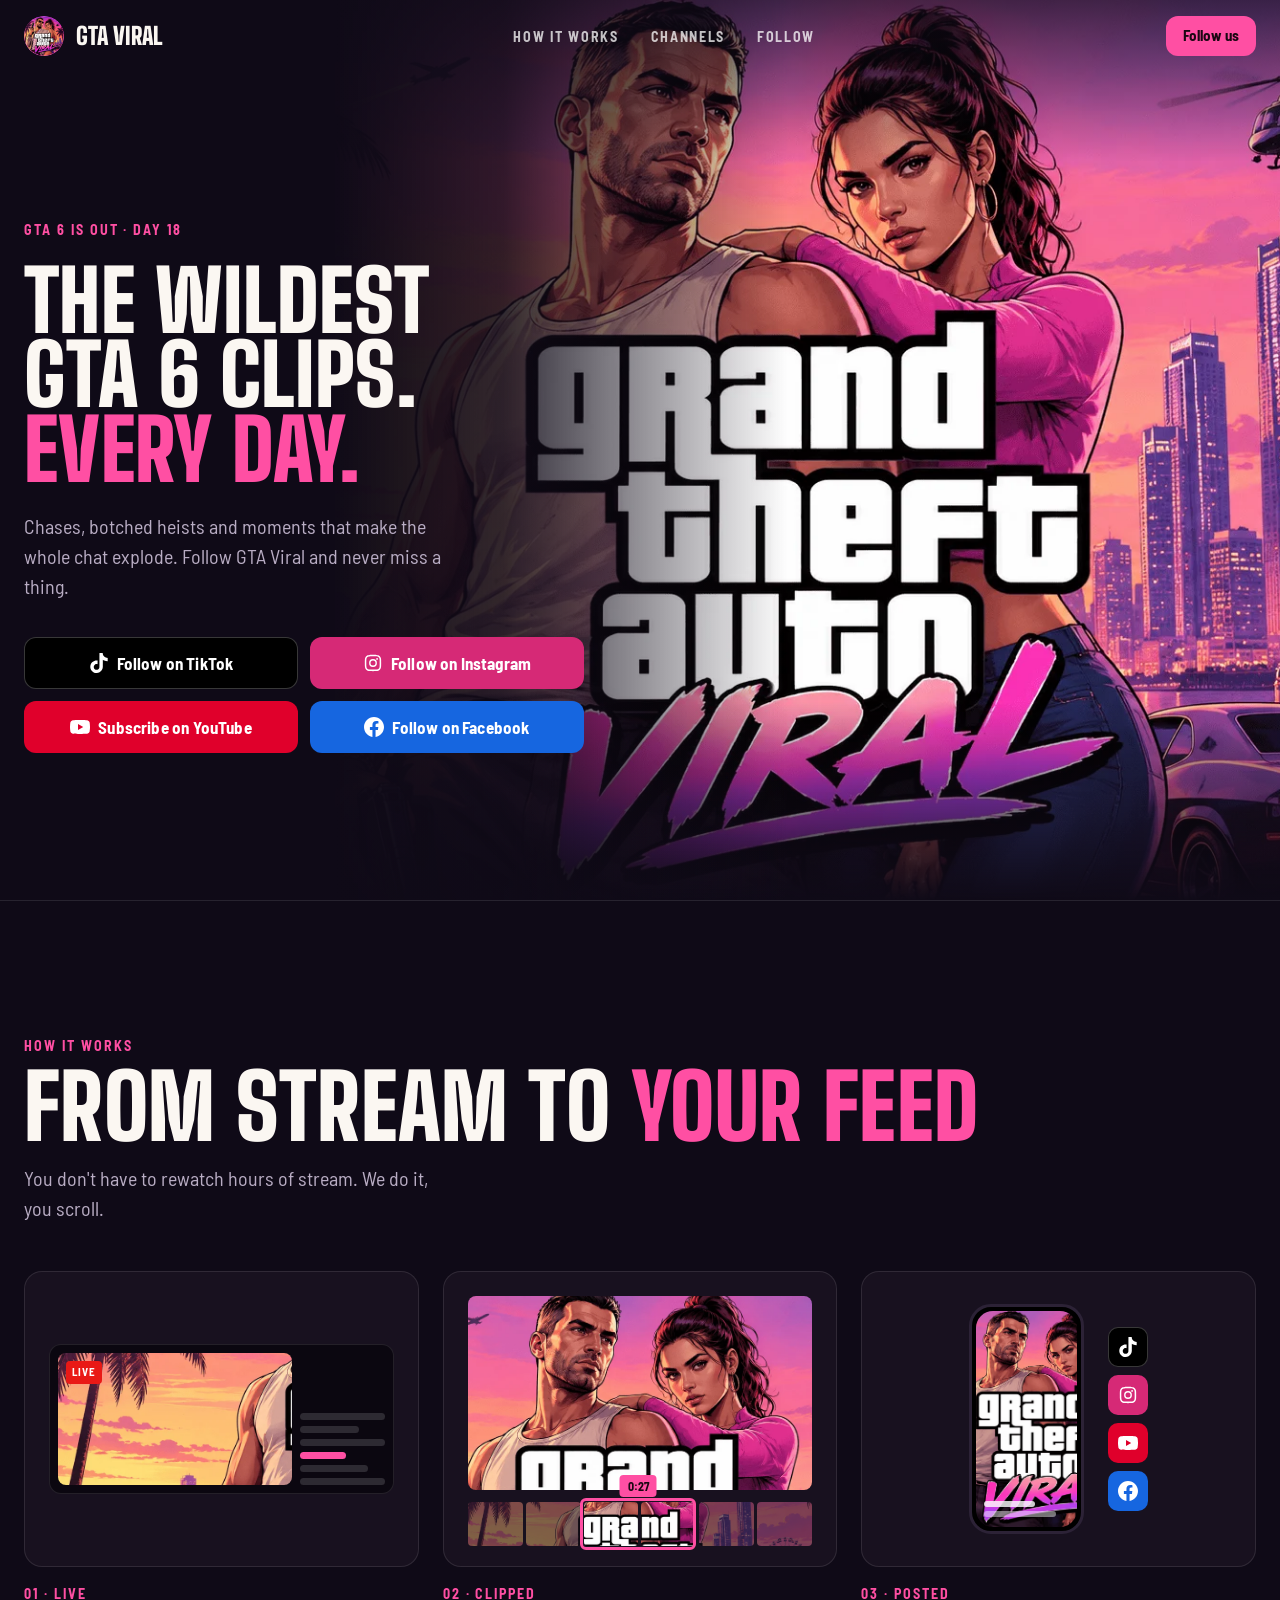
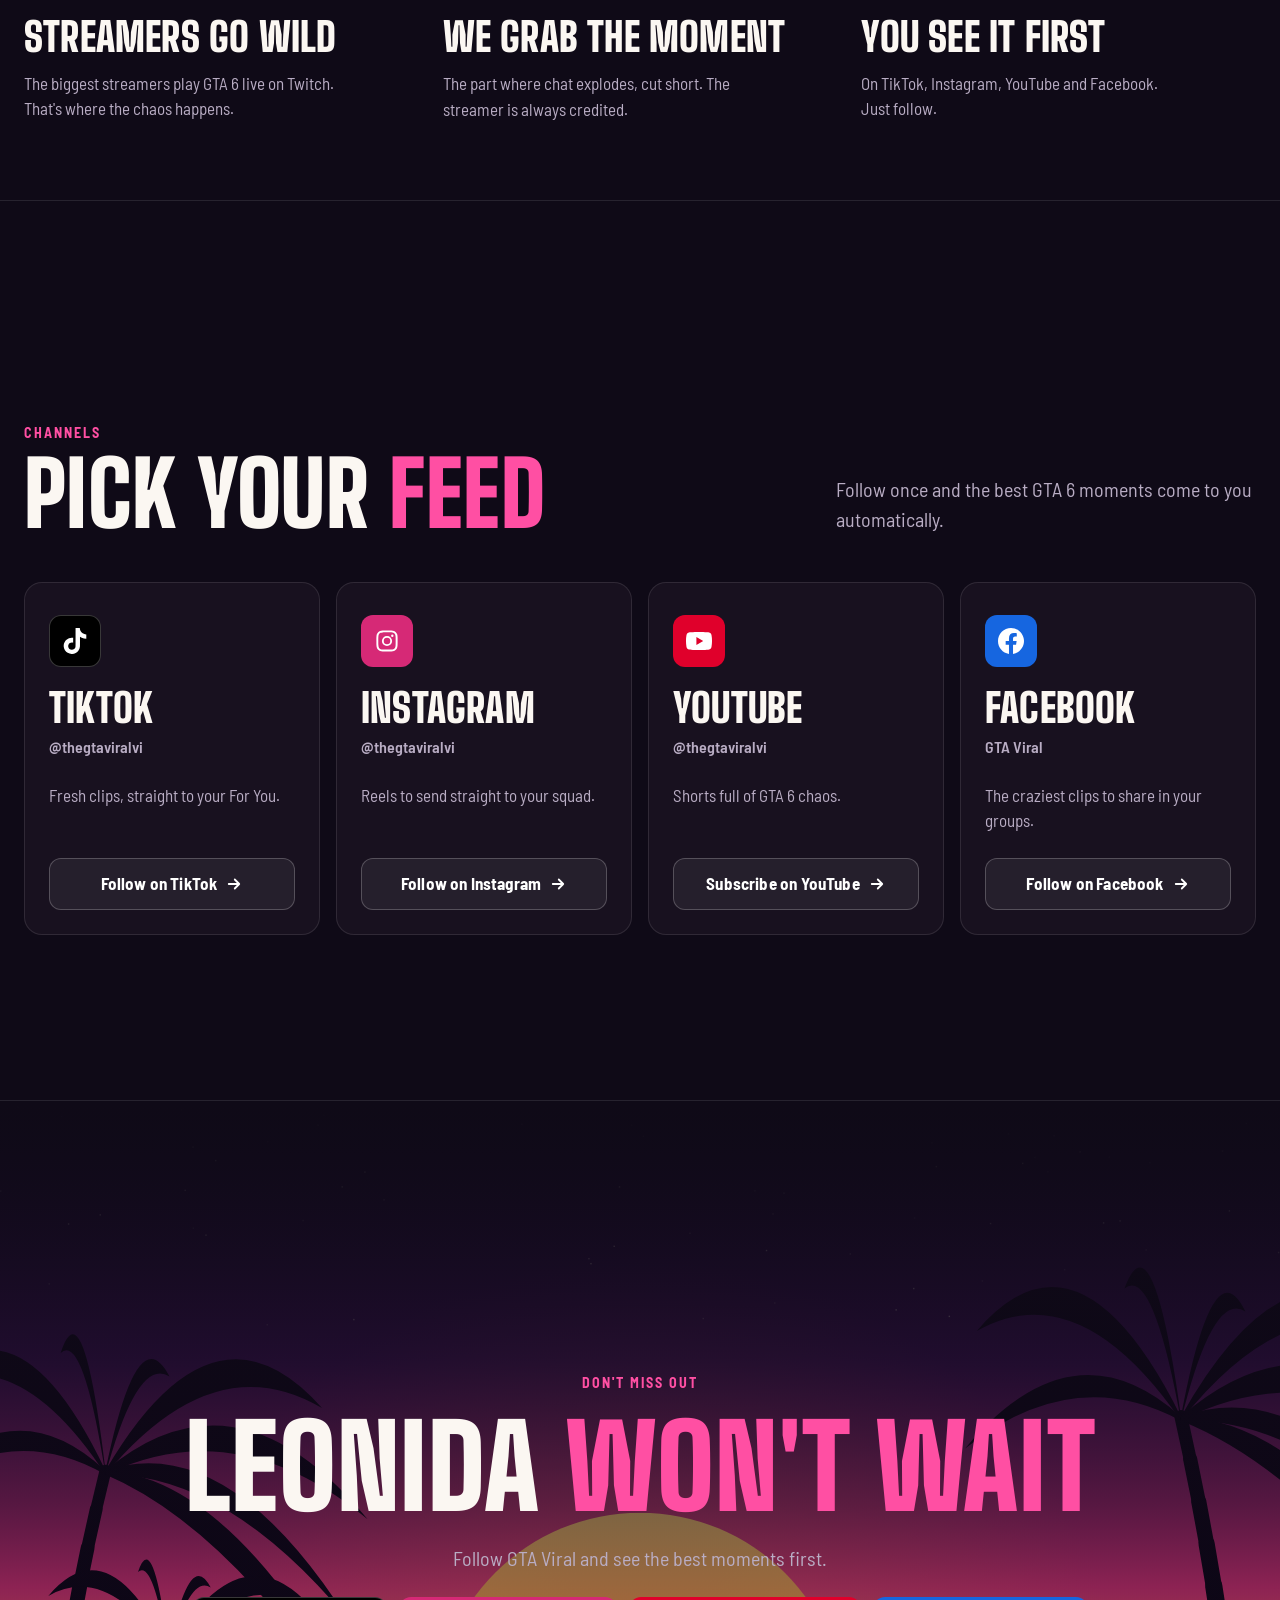
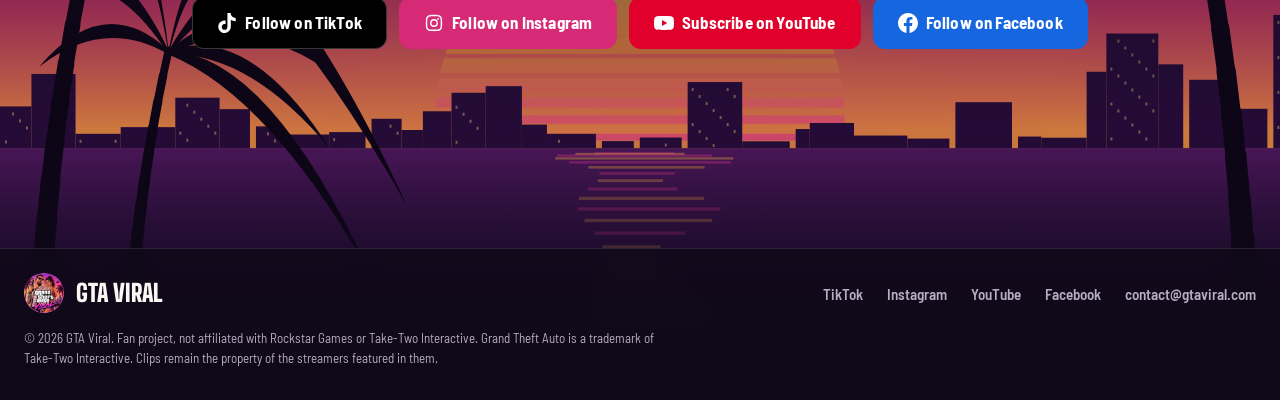
==== commit f24df435: "adding contact email" ====
--- a/index.html
+++ b/index.html
@@ -27,7 +27,7 @@
 <meta name="twitter:image" content="https://gtaviral.com/assets/og-image.jpg">
 <script type="application/ld+json">
 {"@context":"https://schema.org","@graph":[
- {"@type":"Organization","@id":"https://gtaviral.com/#org","name":"GTA Viral","alternateName":"thegtaviralvi","url":"https://gtaviral.com/","logo":"https://gtaviral.com/assets/logo.webp",
+ {"@type":"Organization","@id":"https://gtaviral.com/#org","name":"GTA Viral","alternateName":"thegtaviralvi","email":"contact@gtaviral.com","url":"https://gtaviral.com/","logo":"https://gtaviral.com/assets/logo.webp",
   "sameAs":["https://www.tiktok.com/@thegtaviralvi","https://www.instagram.com/thegtaviralvi","https://www.youtube.com/@thegtaviralvi","https://www.facebook.com/thegtaviralvi"]},
  {"@type":"WebSite","@id":"https://gtaviral.com/#website","name":"GTA Viral","url":"https://gtaviral.com/","inLanguage":"en-US","publisher":{"@id":"https://gtaviral.com/#org"}}
 ]}
@@ -392,6 +392,7 @@
             <li><a href="https://www.instagram.com/thegtaviralvi" target="_blank" rel="noopener">Instagram</a></li>
             <li><a href="https://www.youtube.com/@thegtaviralvi" target="_blank" rel="noopener">YouTube</a></li>
             <li><a href="https://www.facebook.com/thegtaviralvi" target="_blank" rel="noopener">Facebook</a></li>
+            <li><a href="mailto:contact@gtaviral.com">contact@gtaviral.com</a></li>
           </ul>
         </div>
         <p class="legal">© <span id="year">2026</span> GTA Viral. Fan project, not affiliated with Rockstar Games or Take-Two Interactive. Grand Theft Auto is a trademark of Take-Two Interactive. Clips remain the property of the streamers featured in them.</p>
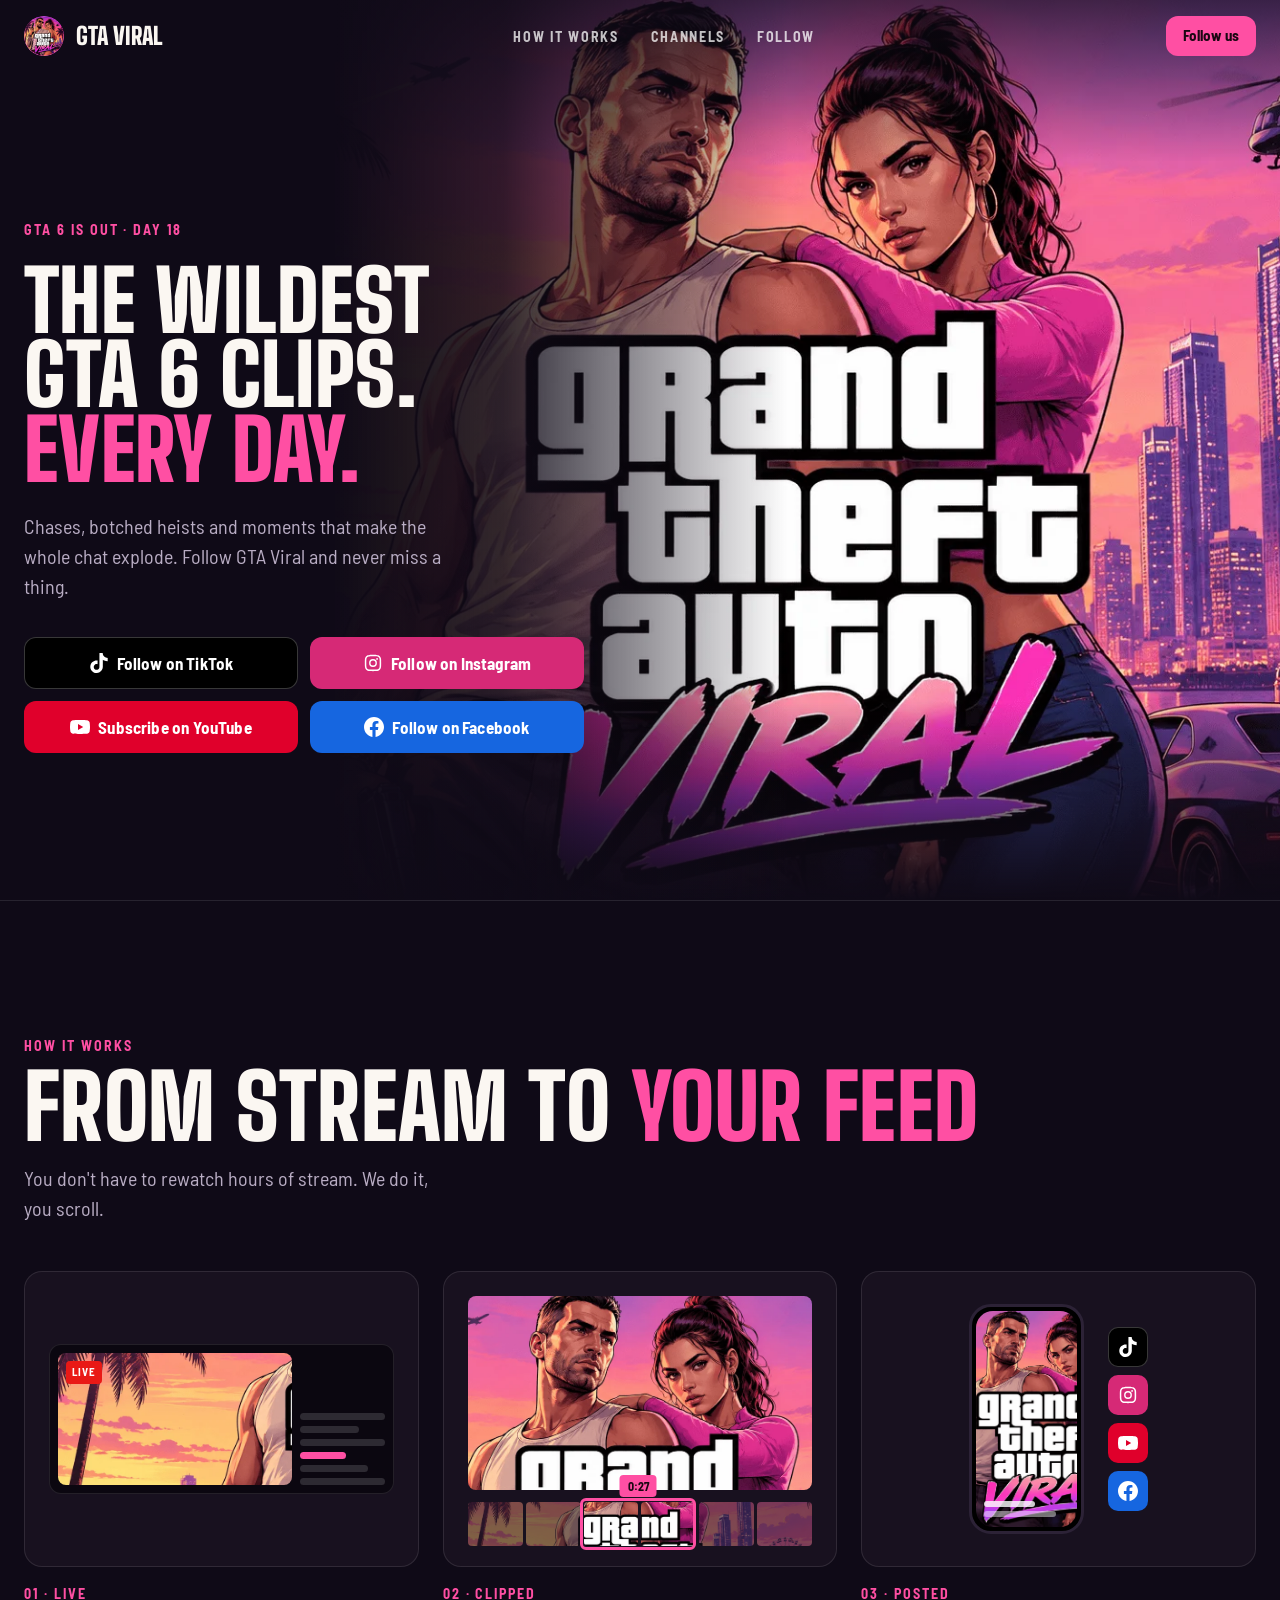
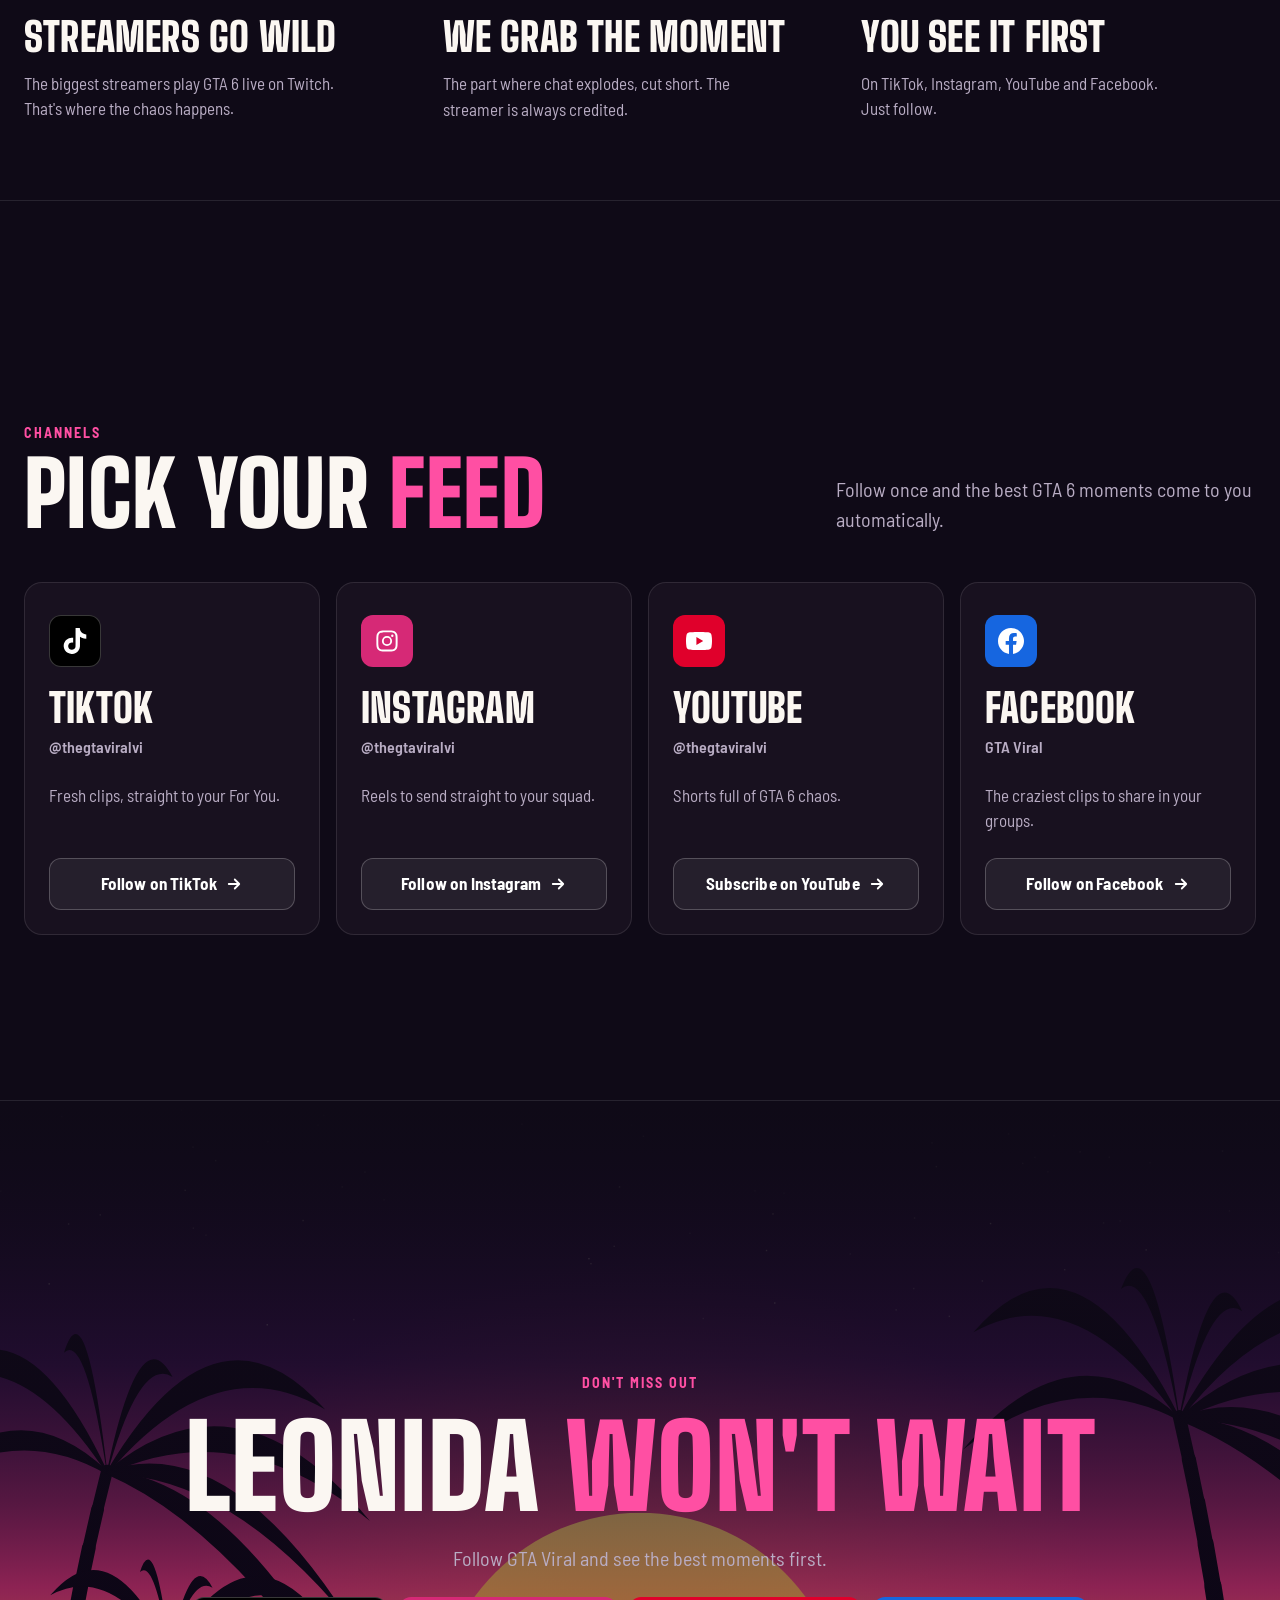
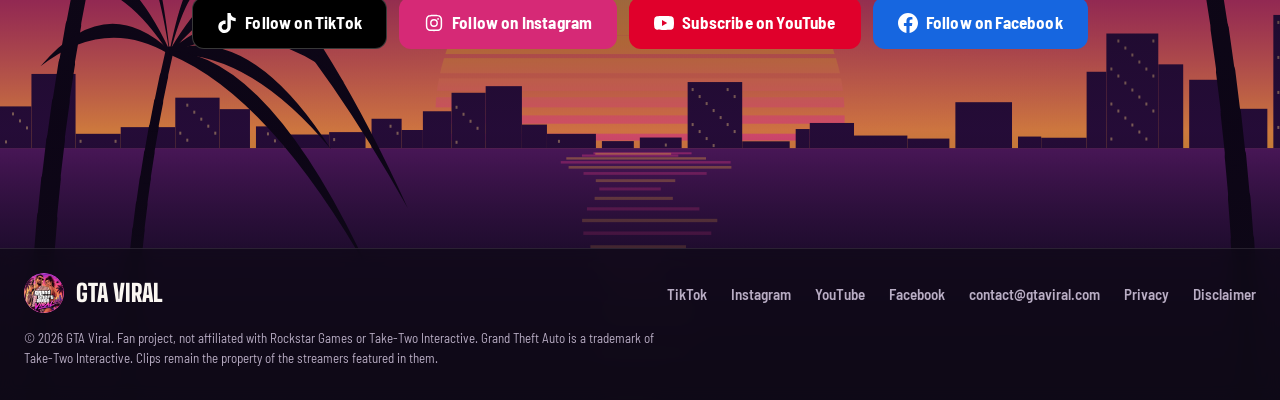
==== commit e0f1b391: "add legal pages" ====
--- a/index.html
+++ b/index.html
@@ -393,6 +393,8 @@
             <li><a href="https://www.youtube.com/@thegtaviralvi" target="_blank" rel="noopener">YouTube</a></li>
             <li><a href="https://www.facebook.com/thegtaviralvi" target="_blank" rel="noopener">Facebook</a></li>
             <li><a href="mailto:contact@gtaviral.com">contact@gtaviral.com</a></li>
+            <li><a href="privacy.html">Privacy</a></li>
+            <li><a href="disclaimer.html">Disclaimer</a></li>
           </ul>
         </div>
         <p class="legal">© <span id="year">2026</span> GTA Viral. Fan project, not affiliated with Rockstar Games or Take-Two Interactive. Grand Theft Auto is a trademark of Take-Two Interactive. Clips remain the property of the streamers featured in them.</p>
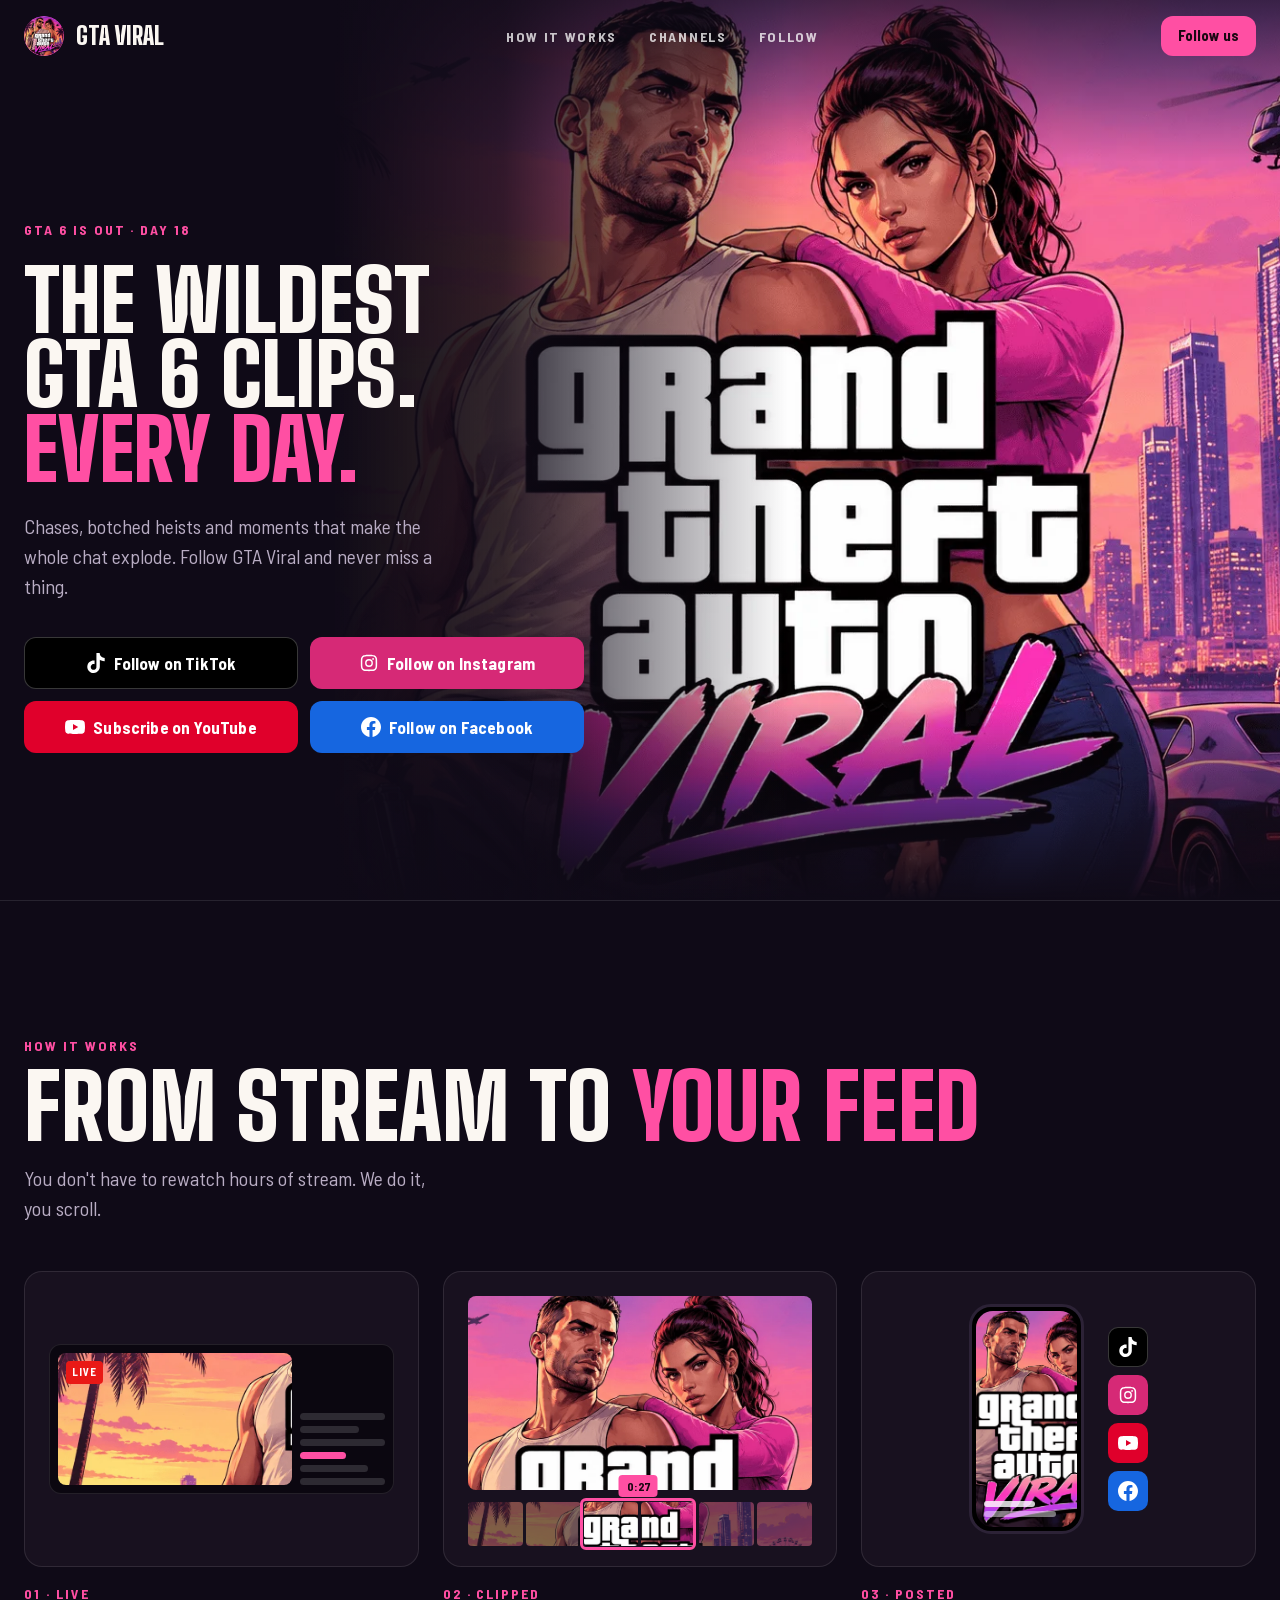
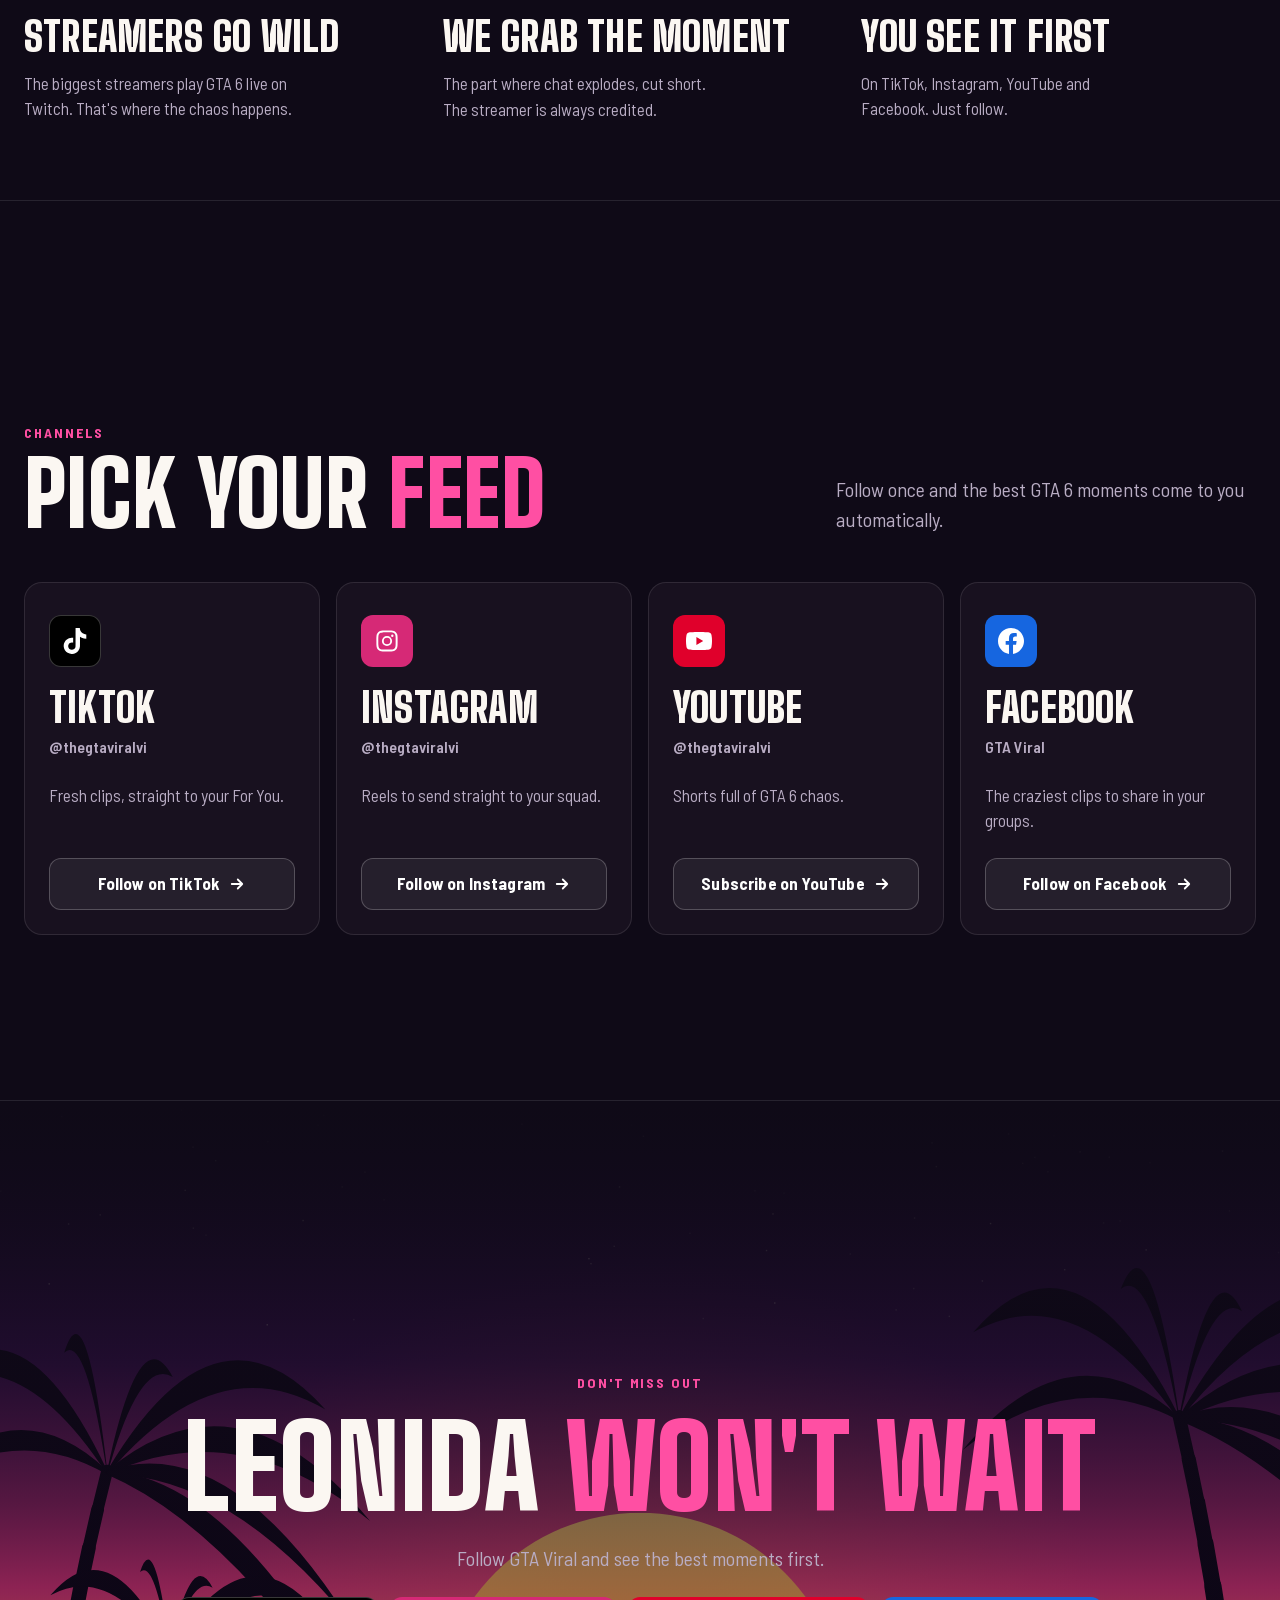
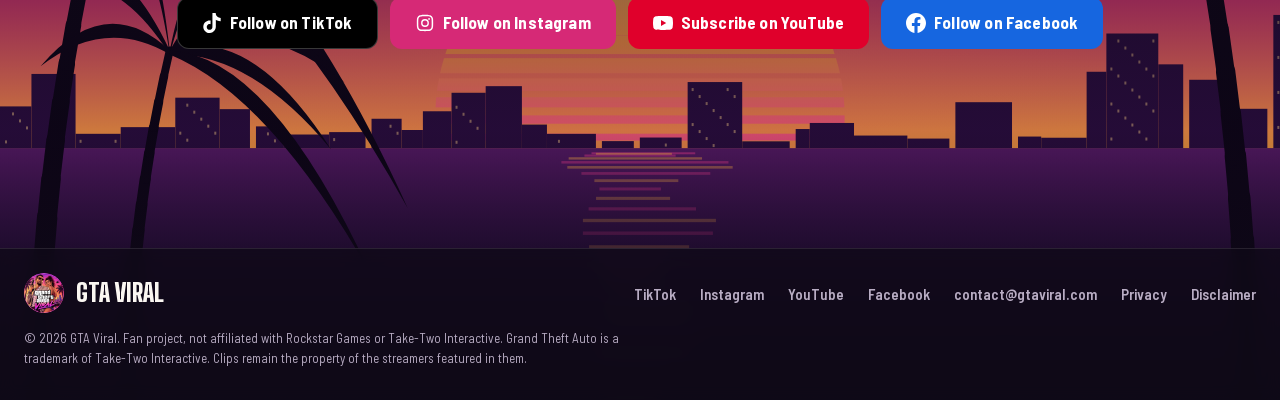
==== commit c52c3dc0: "adjust legal pages" ====
--- a/index.html
+++ b/index.html
@@ -32,9 +32,7 @@
  {"@type":"WebSite","@id":"https://gtaviral.com/#website","name":"GTA Viral","url":"https://gtaviral.com/","inLanguage":"en-US","publisher":{"@id":"https://gtaviral.com/#org"}}
 ]}
 </script>
-<link rel="preconnect" href="https://fonts.googleapis.com">
-<link rel="preconnect" href="https://fonts.gstatic.com" crossorigin>
-<link href="https://fonts.googleapis.com/css2?family=Big+Shoulders+Display:wght@800;900&family=Barlow+Semi+Condensed:wght@400;500;600;700&display=swap" rel="stylesheet">
+<link rel="stylesheet" href="assets/fonts.css">
 <link rel="preload" as="image" href="assets/banner.webp" fetchpriority="high">
 <style>
 /* Three screens: hero with key art, channels, closer with footer.
--- a/assets/fonts.css
+++ b/assets/fonts.css
@@ -0,0 +1,6 @@
+/* Self-hosted fonts, so visitors' browsers never contact a third-party font server.
+   Both families are under the SIL Open Font License 1.1 (see fonts/OFL-*.txt). */
+@font-face{font-family:"Big Shoulders Display";font-style:normal;font-weight:800 900;font-display:swap;src:url(fonts/big-shoulders-display-latin.woff2) format("woff2")}
+@font-face{font-family:"Barlow Semi Condensed";font-style:normal;font-weight:400;font-display:swap;src:url(fonts/barlow-semi-condensed-400-latin.woff2) format("woff2")}
+@font-face{font-family:"Barlow Semi Condensed";font-style:normal;font-weight:600;font-display:swap;src:url(fonts/barlow-semi-condensed-600-latin.woff2) format("woff2")}
+@font-face{font-family:"Barlow Semi Condensed";font-style:normal;font-weight:700;font-display:swap;src:url(fonts/barlow-semi-condensed-700-latin.woff2) format("woff2")}
